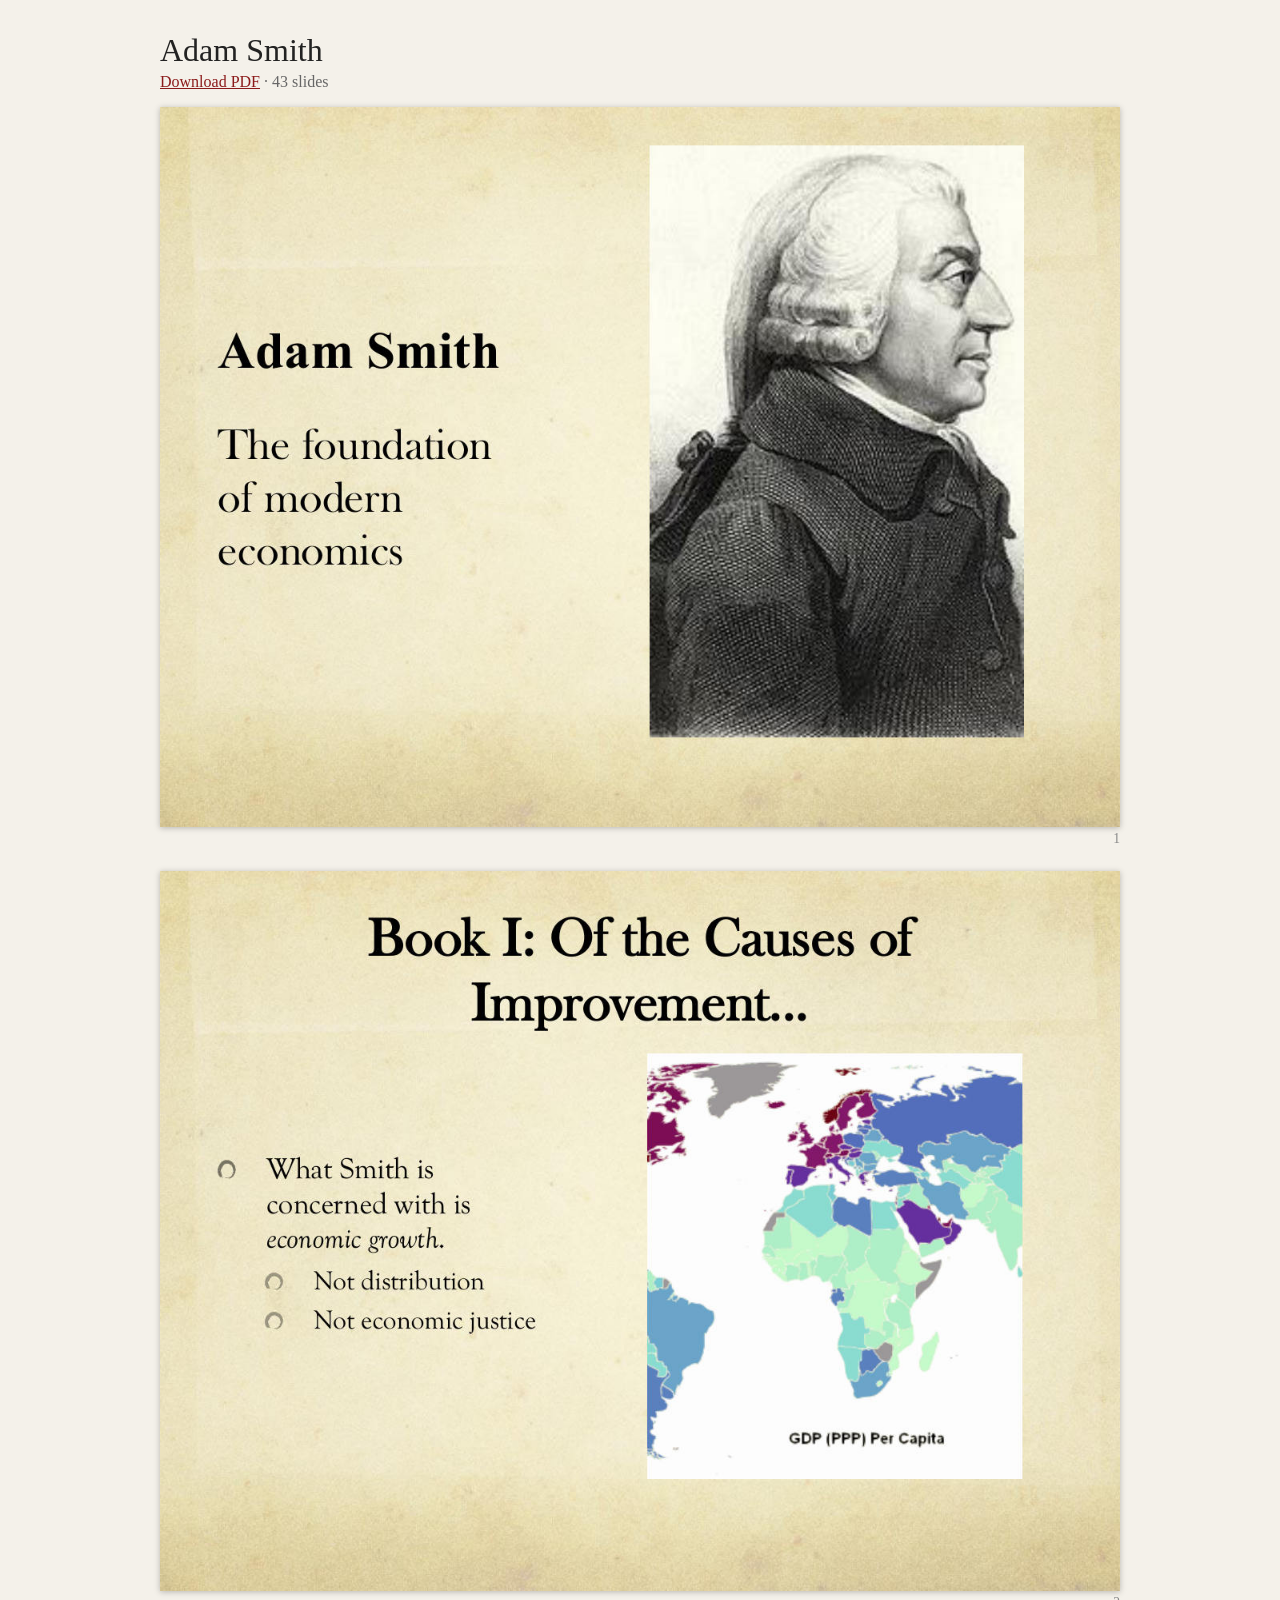
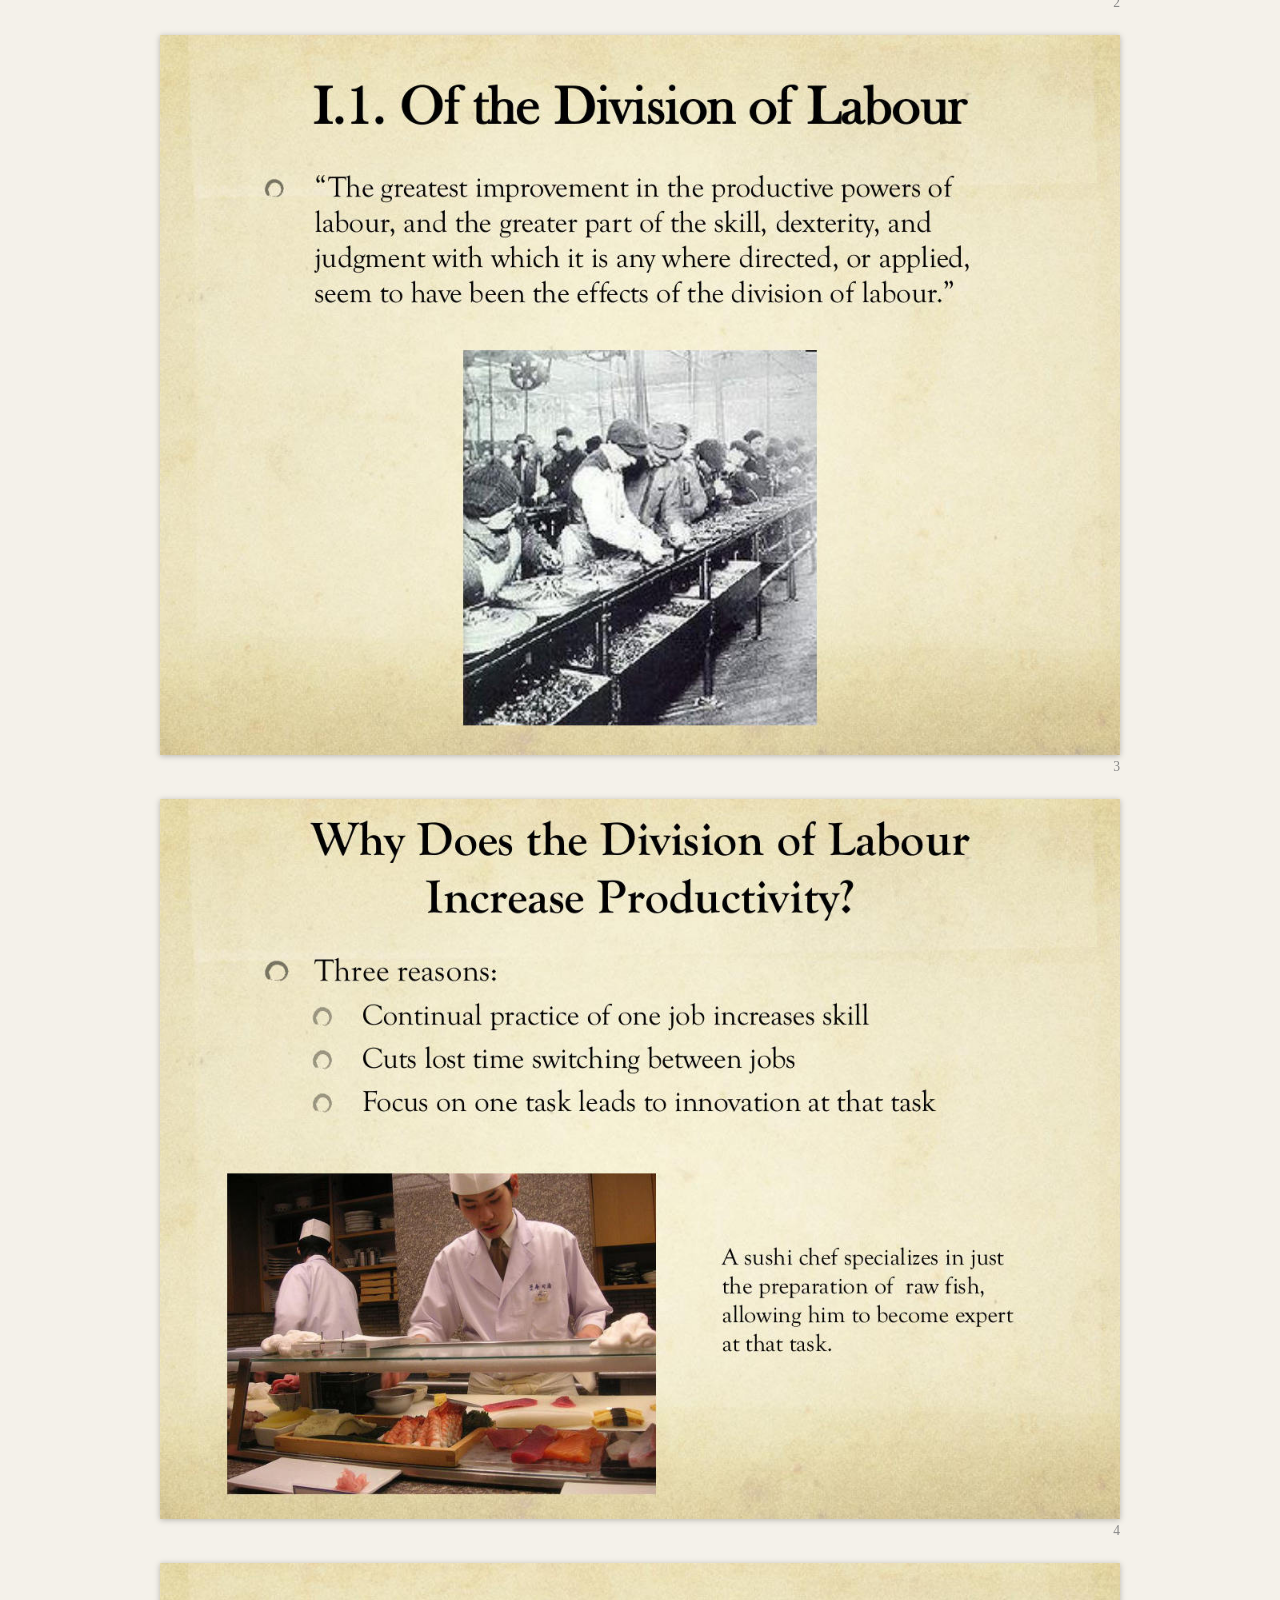
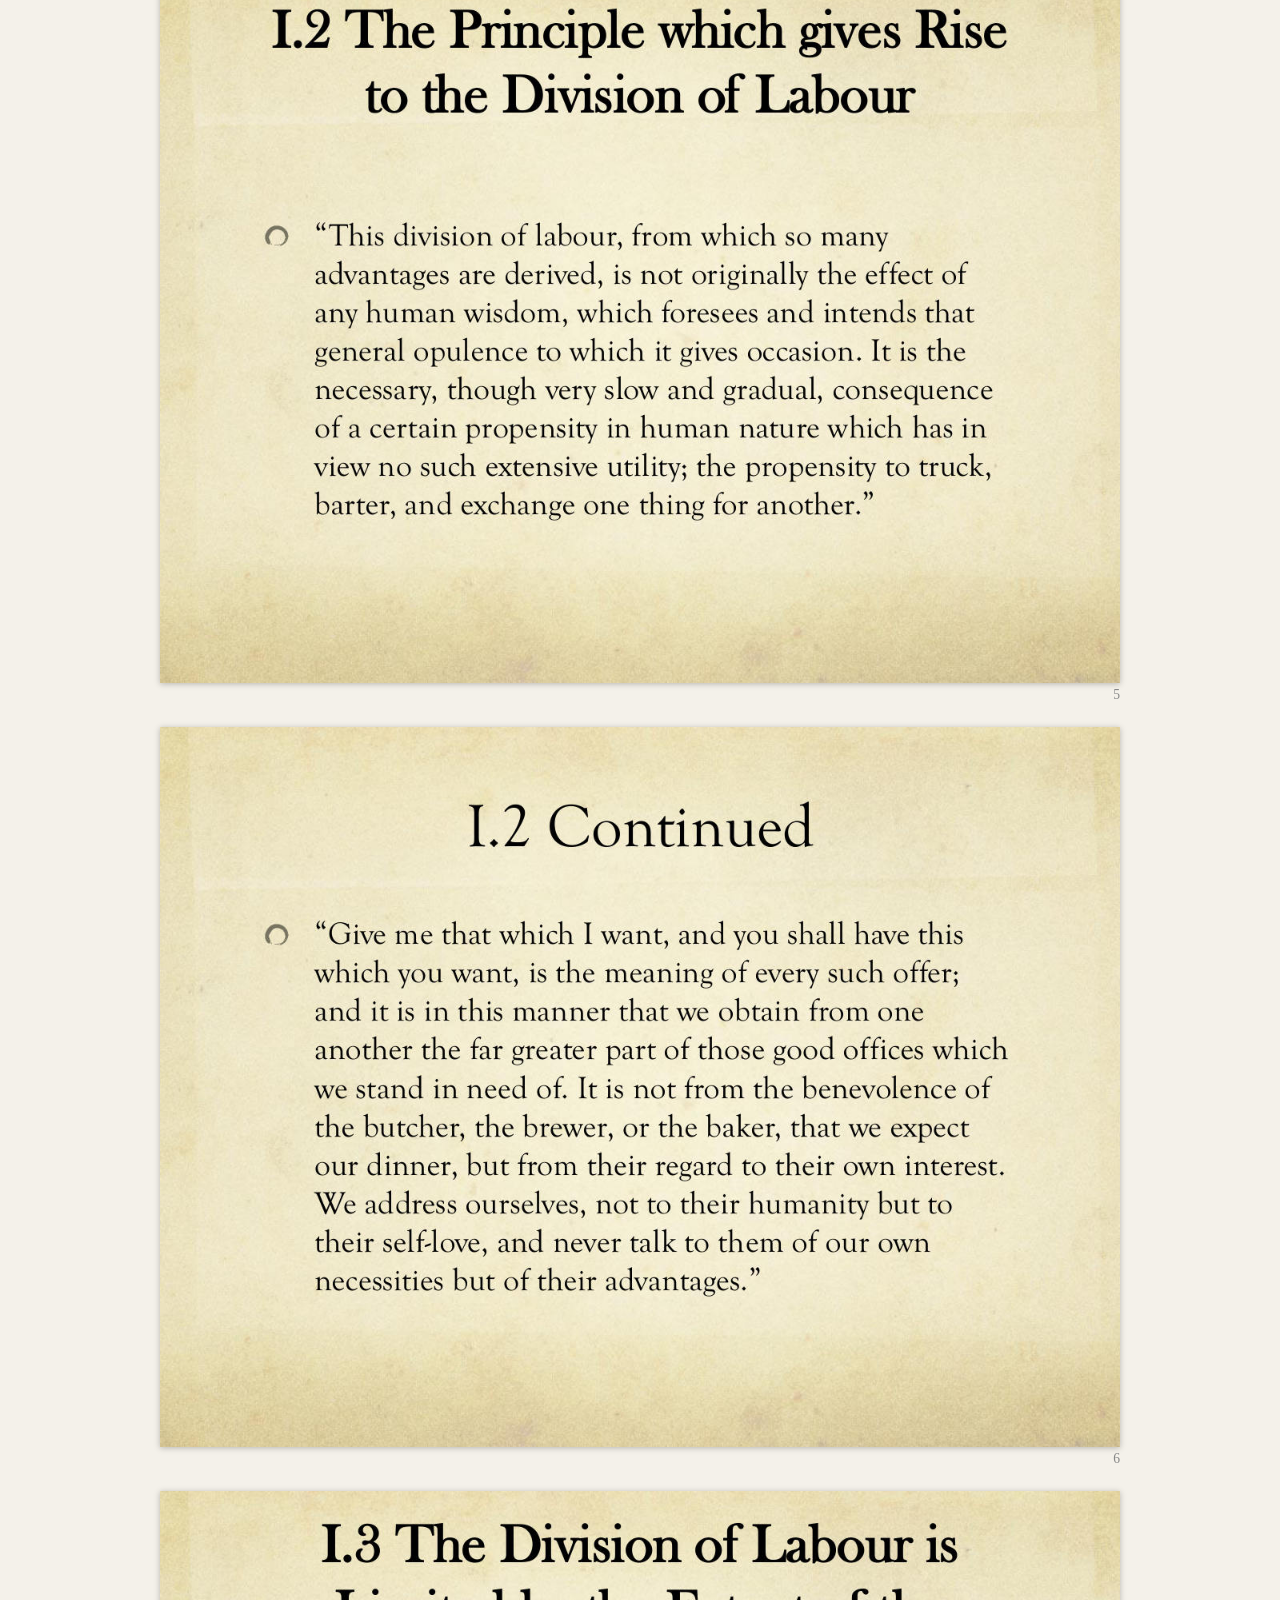
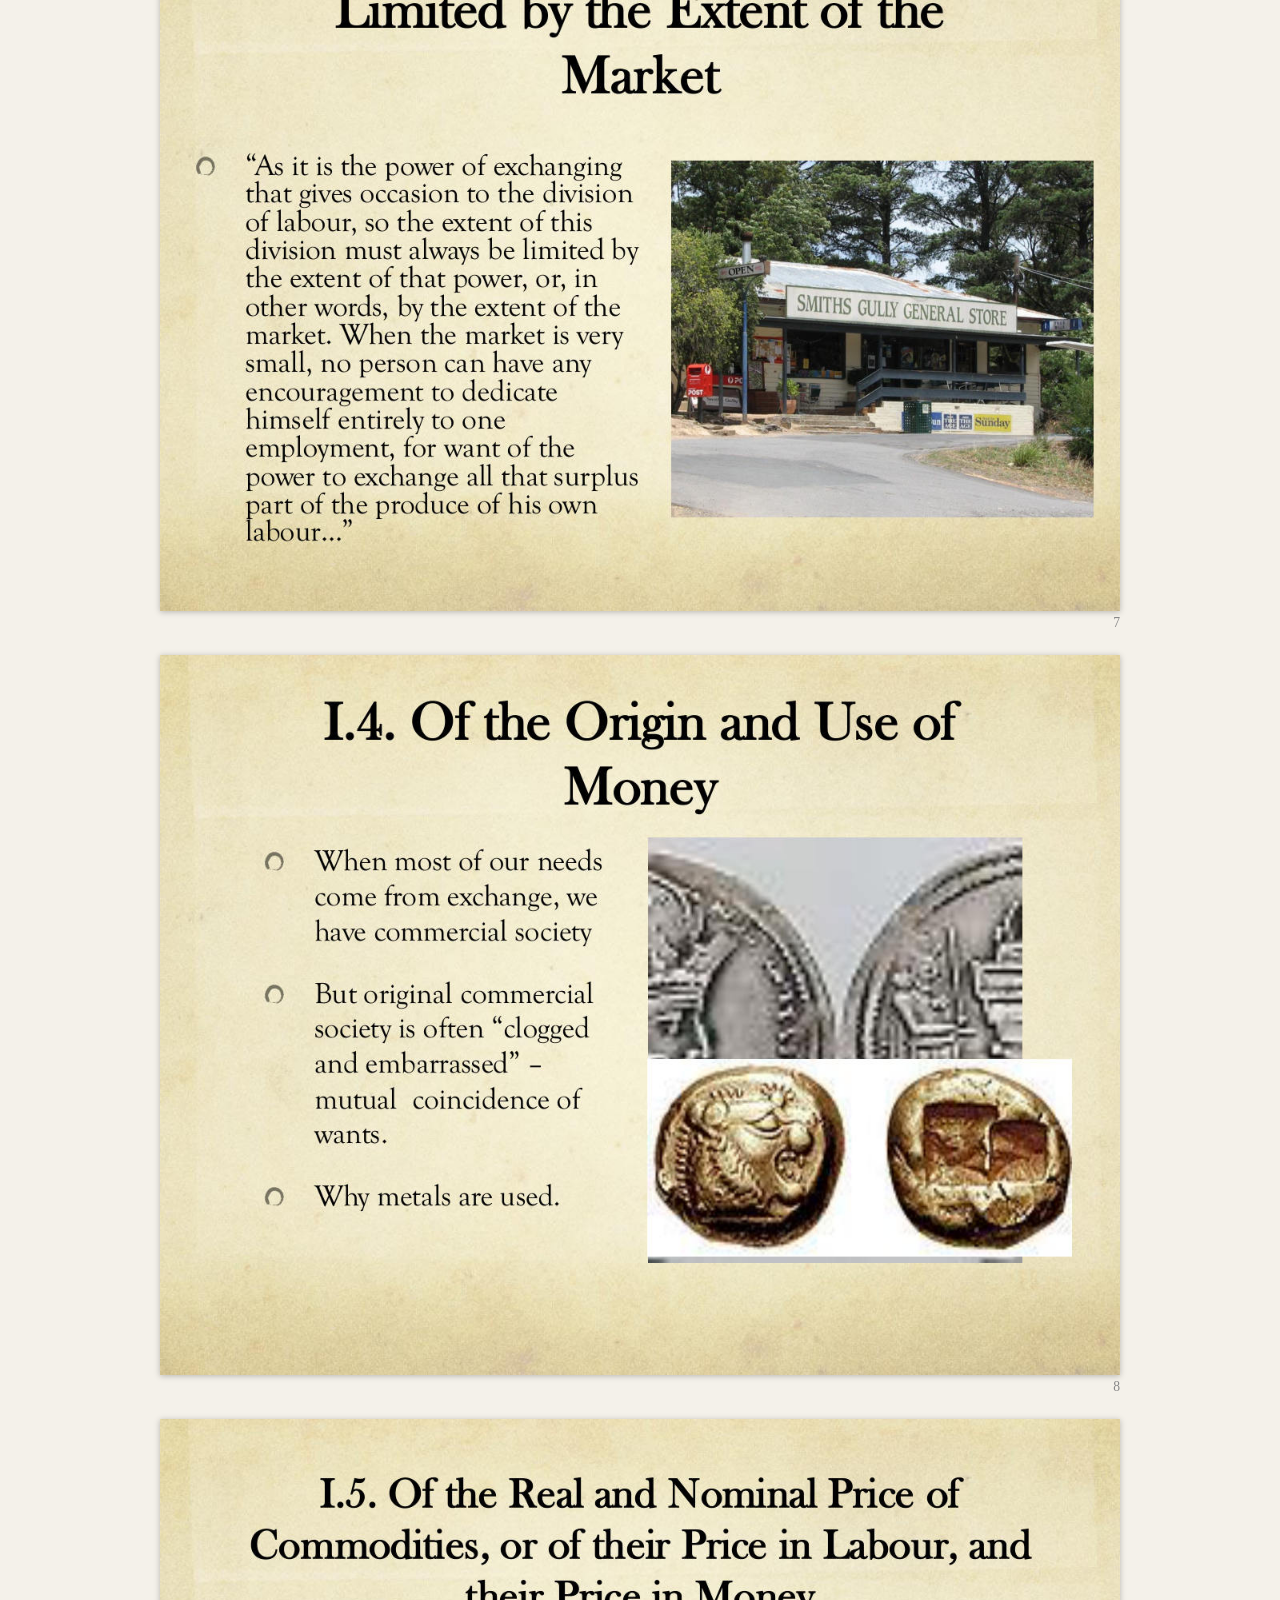
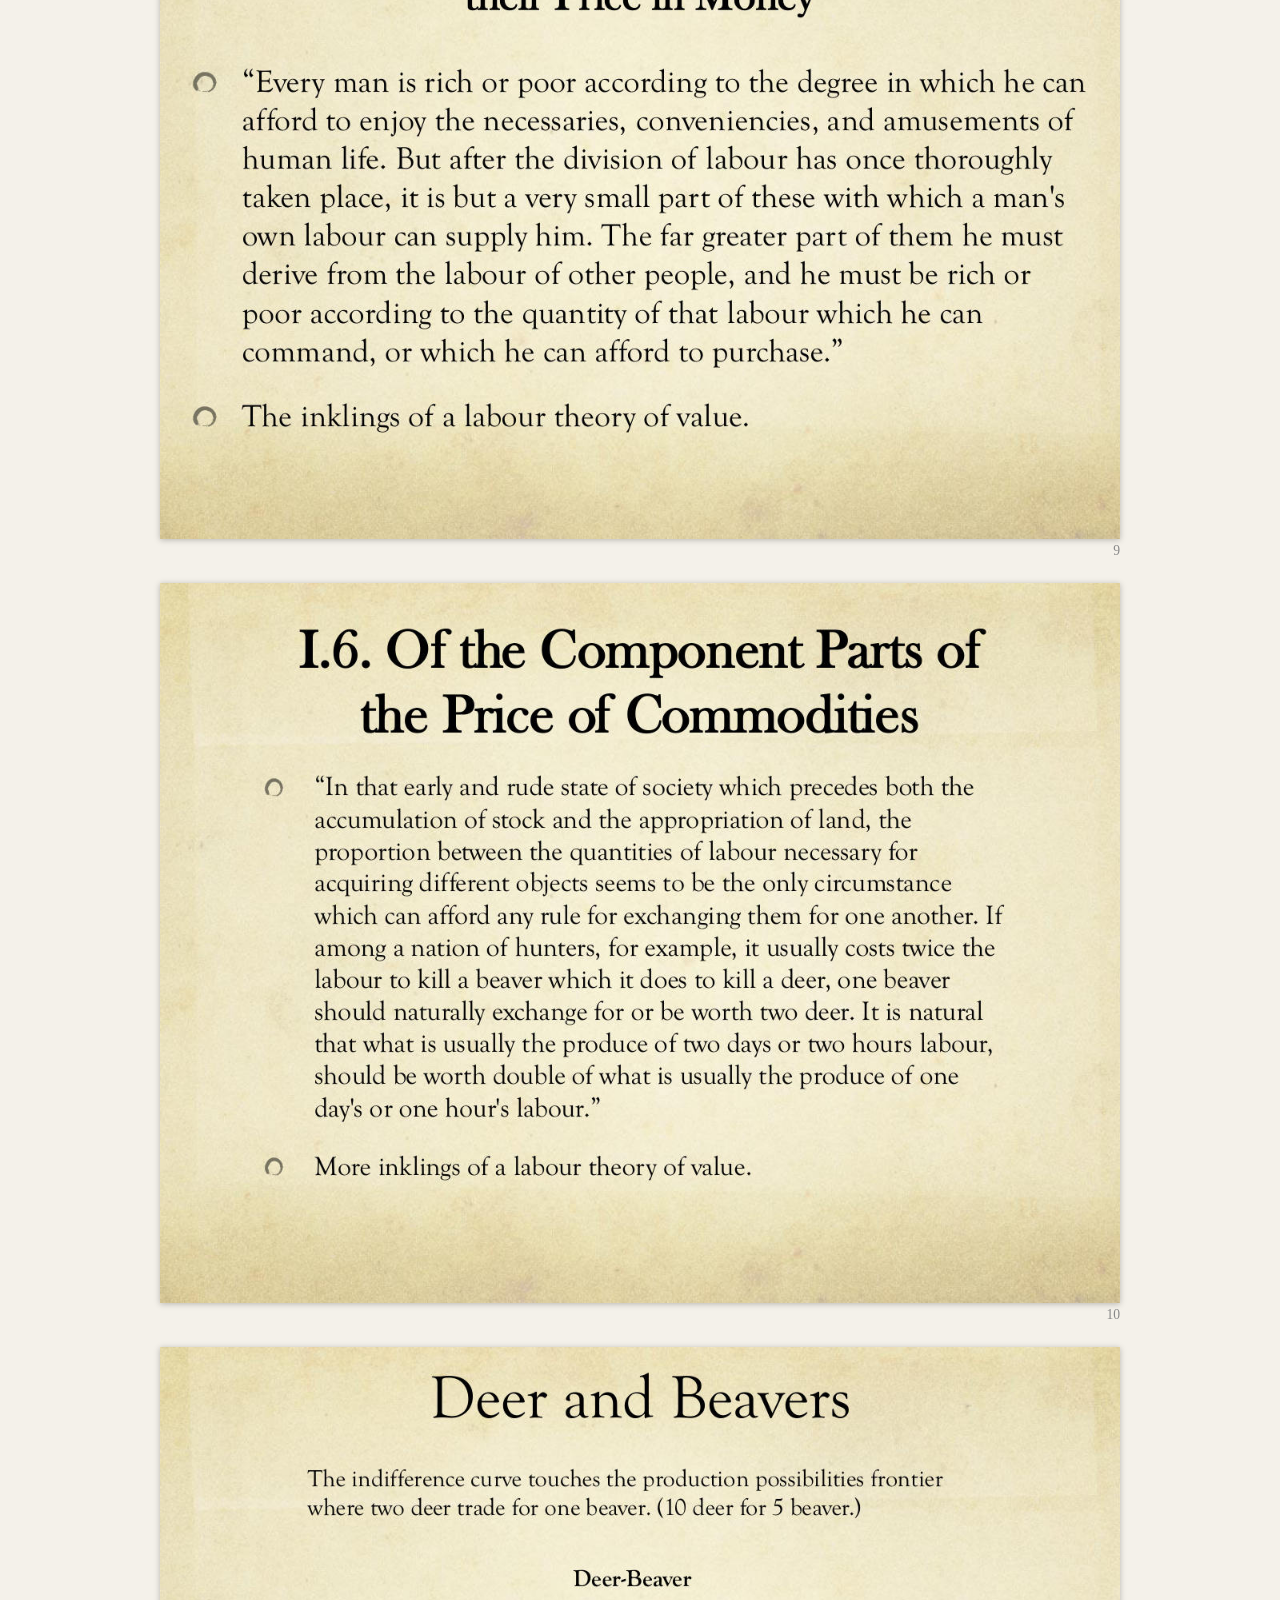
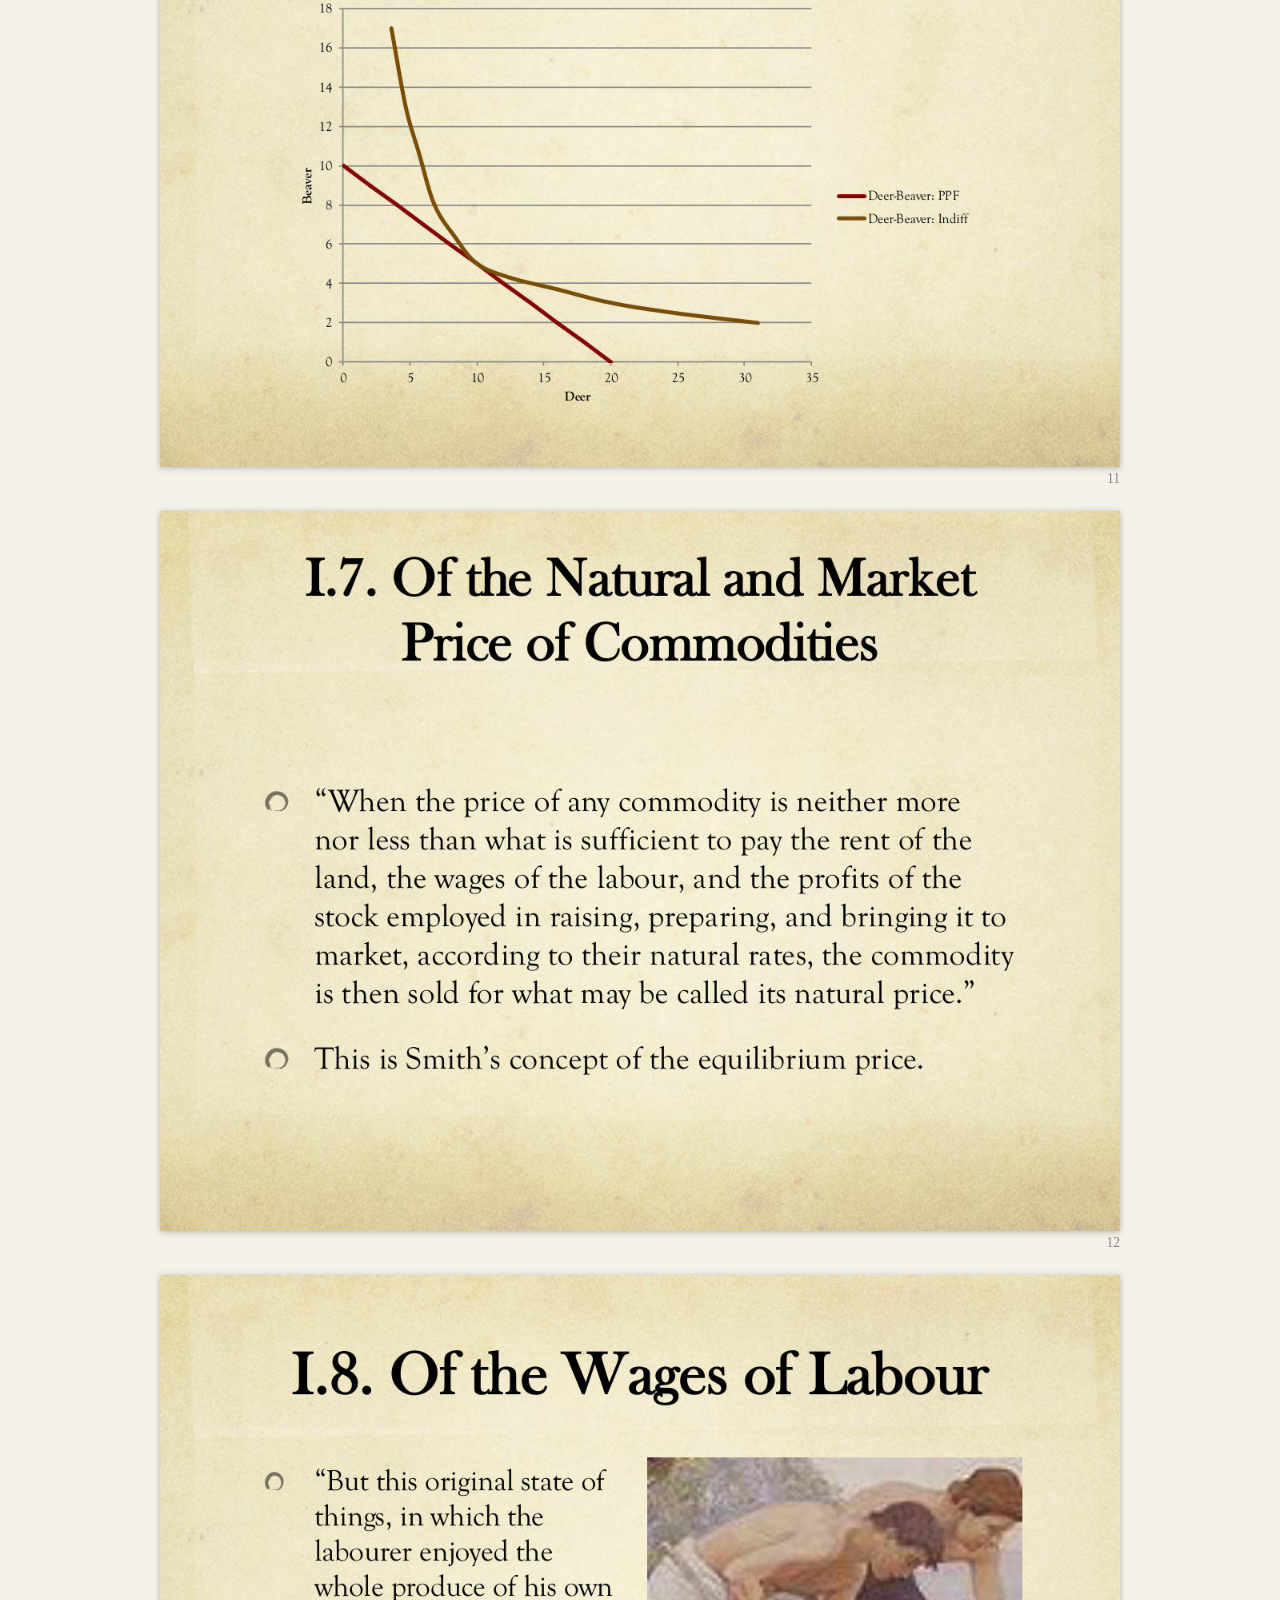
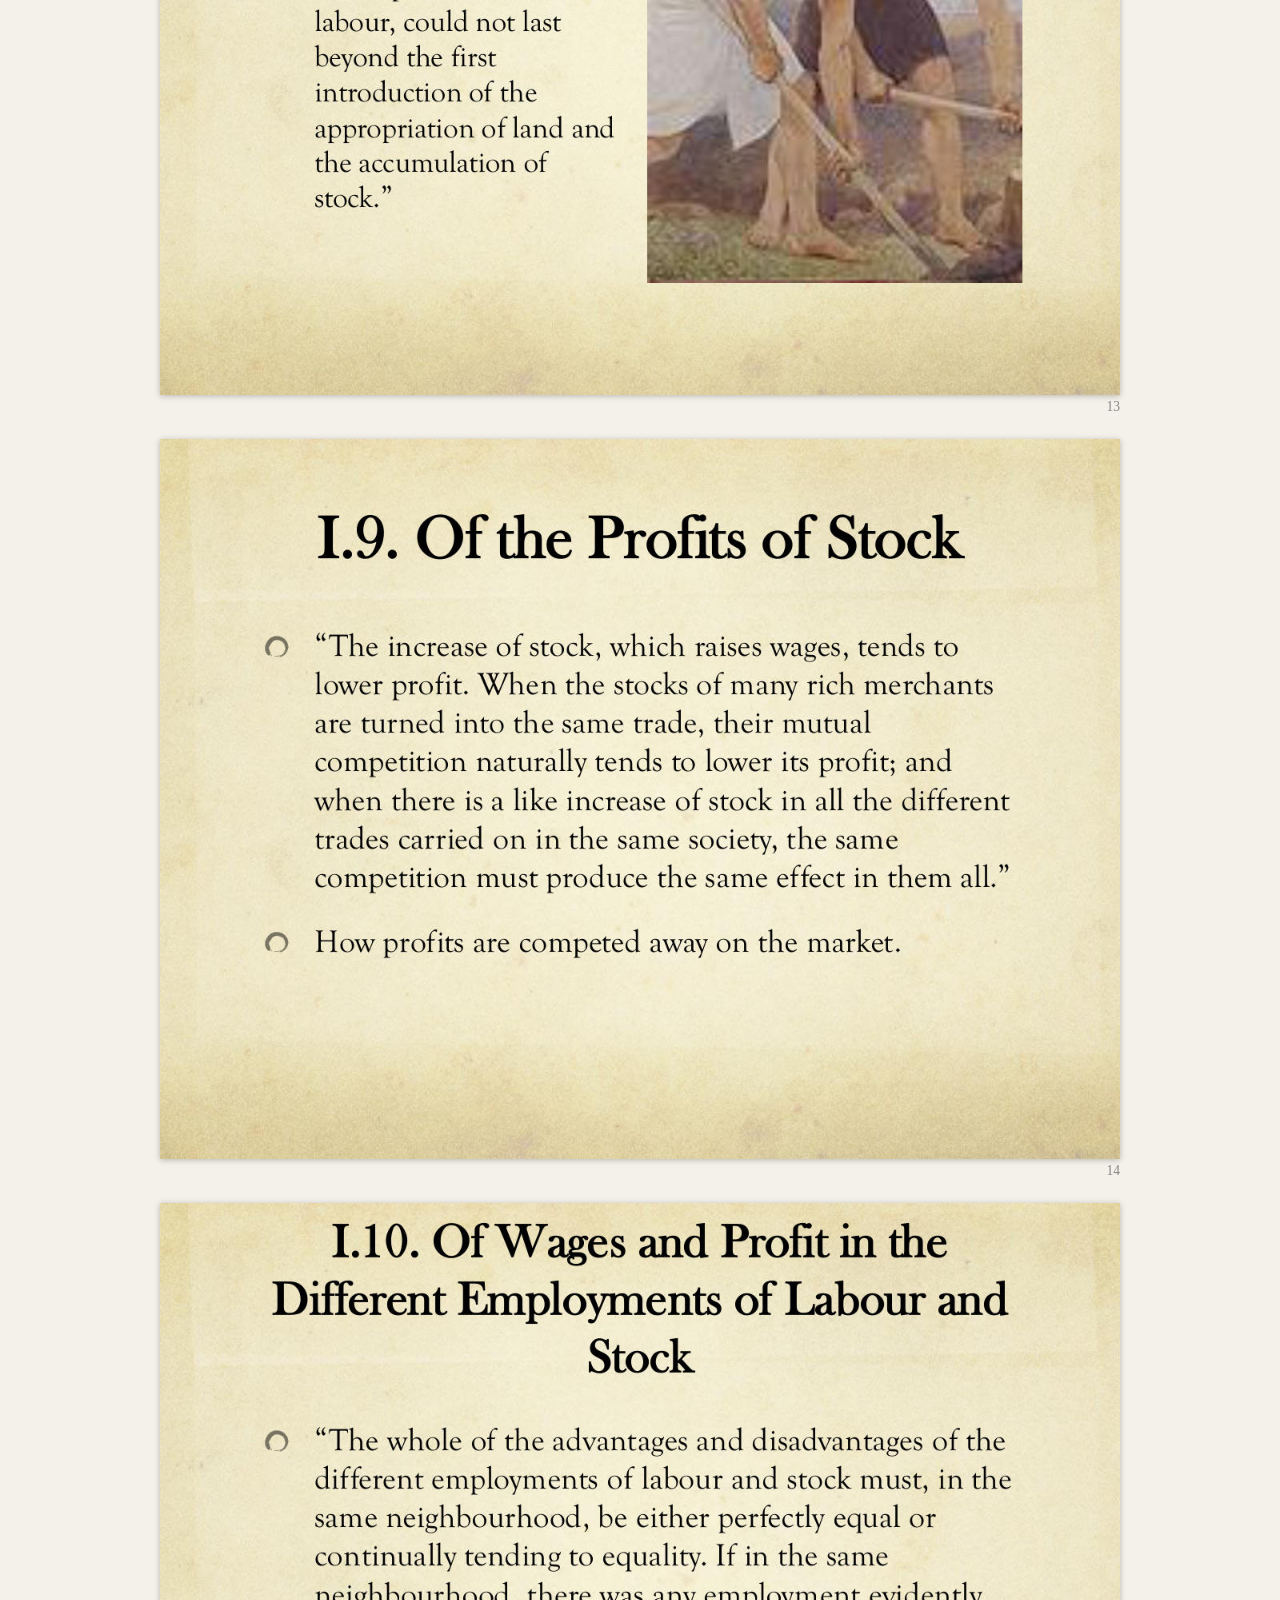
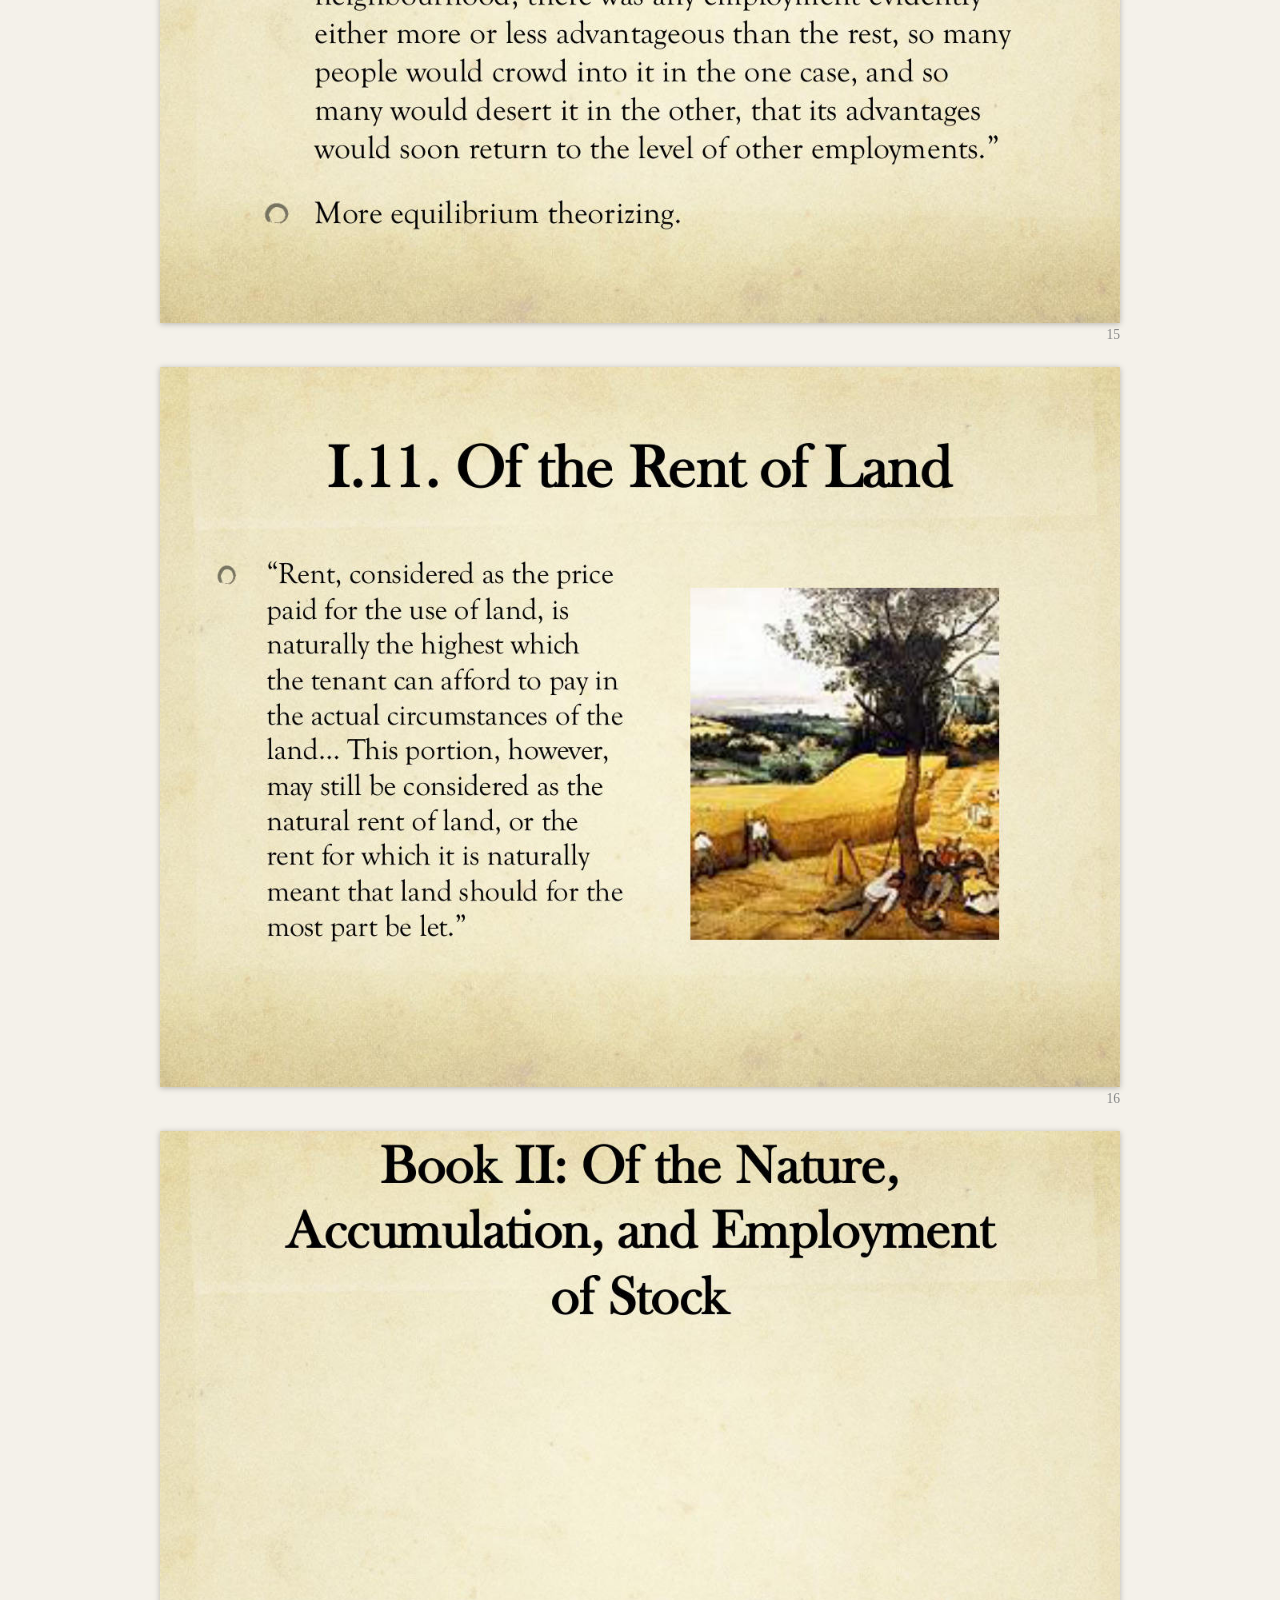
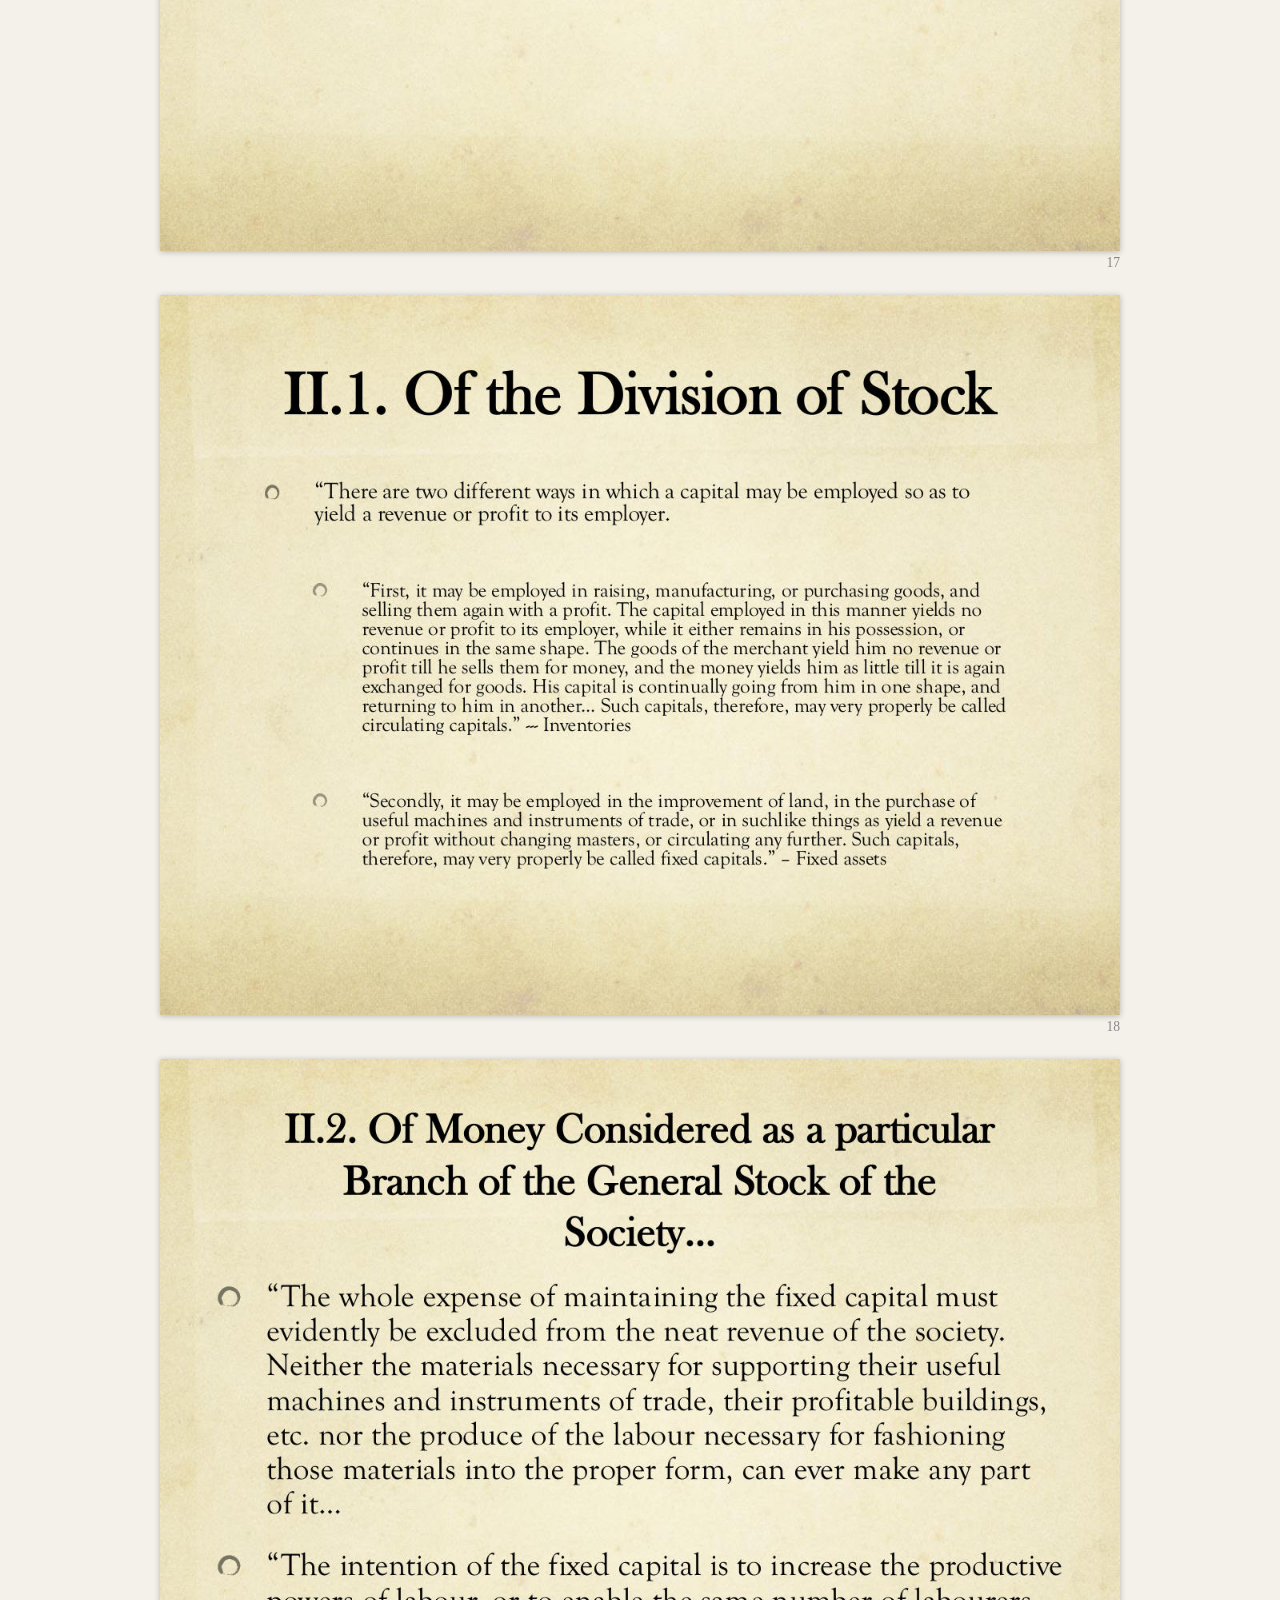
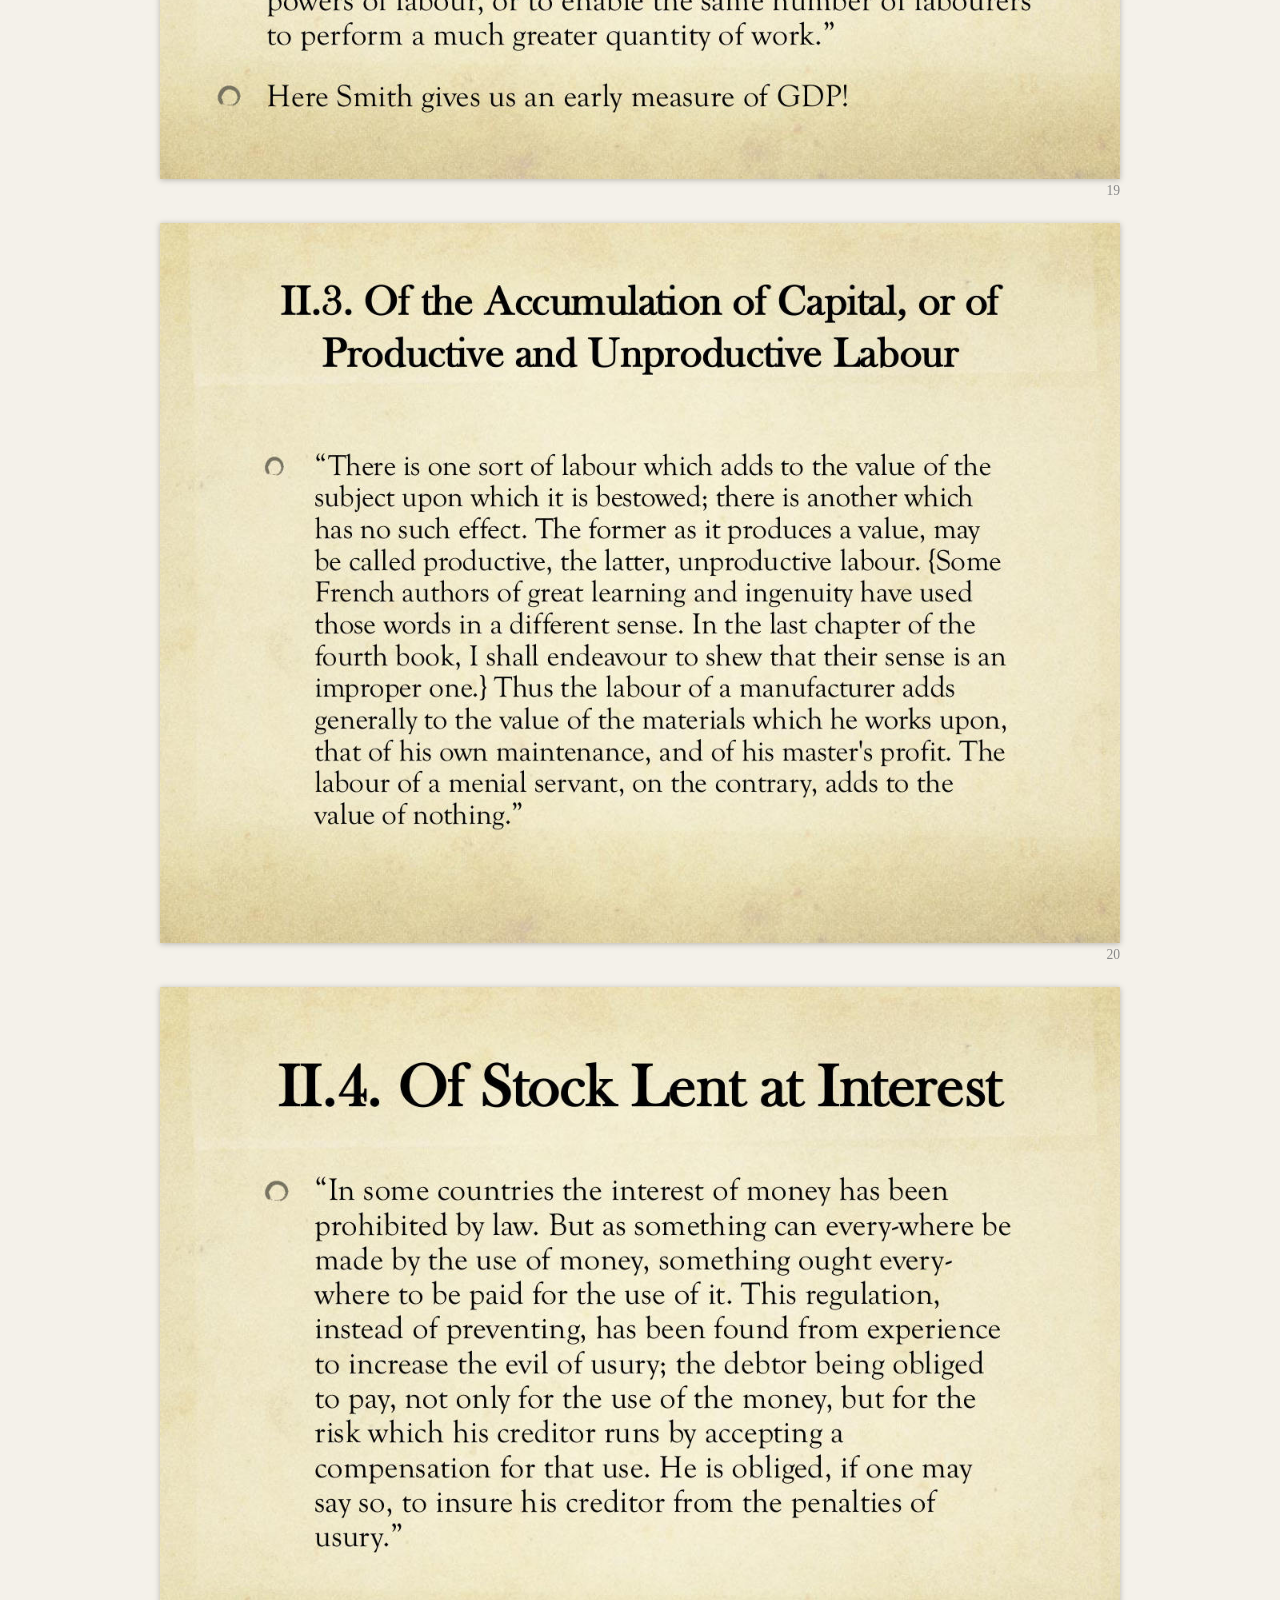
==== AdamSmith.html @ 15c13fd0 "Convert the slide PDFs into HTML pages Each NAME.pdf now has a NAME.html with every slide rendered a" ====
<!DOCTYPE html>
<html lang="en">
<head>
  <meta charset="utf-8">
  <meta name="viewport" content="width=device-width, initial-scale=1">
  <title>Adam Smith | The Great Transformation</title>
  <link rel="stylesheet" href="slides.css">
</head>
<body>
  <header>
    <h1>Adam Smith</h1>
    <p><a href="AdamSmith.pdf">Download PDF</a> &middot; 43 slides</p>
  </header>
  <main>
    <figure id="slide-1">
      <img src="AdamSmith/slide-01.jpg" width="1200" height="900" alt="Adam Smith. The foundation of modern economics">
      <figcaption><a href="#slide-1">1</a></figcaption>
    </figure>
    <figure id="slide-2">
      <img src="AdamSmith/slide-02.jpg" width="1200" height="900" alt="Book I: Of the Causes of Improvement... What Smith is concerned with is economic growth. Not distribution. Not economic justice" loading="lazy">
      <figcaption><a href="#slide-2">2</a></figcaption>
    </figure>
    <figure id="slide-3">
      <img src="AdamSmith/slide-03.jpg" width="1200" height="900" alt="I.1. Of the Division of Labour. “The greatest improvement in the productive powers of labour, and the greater part of the skill, dexterity, and judgment with which it is any where directed, or applied, seem to have been the effects of the division of labour.”" loading="lazy">
      <figcaption><a href="#slide-3">3</a></figcaption>
    </figure>
    <figure id="slide-4">
      <img src="AdamSmith/slide-04.jpg" width="1200" height="900" alt="Why Does the Division of Labour Increase Productivity? Three reasons: Continual practice of one job increases skill. Cuts lost time switching between jobs. Focus on one task leads to innovation at that task. A sushi chef specializes in just the preparation of raw fish, allowing him to become expert at that task." loading="lazy">
      <figcaption><a href="#slide-4">4</a></figcaption>
    </figure>
    <figure id="slide-5">
      <img src="AdamSmith/slide-05.jpg" width="1200" height="900" alt="I.2 The Principle which gives Rise to the Division of Labour. “This division of labour, from which so many advantages are derived, is not originally the effect of any human wisdom, which foresees and intends that general opulence to which it gives occasion. It is the necessary, though very slow and gradual, consequence of a certain propensity in human nature which has in view no such extensive utility; the propensity to truck, barter, and exchange one thing for another.”" loading="lazy">
      <figcaption><a href="#slide-5">5</a></figcaption>
    </figure>
    <figure id="slide-6">
      <img src="AdamSmith/slide-06.jpg" width="1200" height="900" alt="I.2 Continued. “Give me that which I want, and you shall have this which you want, is the meaning of every such offer; and it is in this manner that we obtain from one another the far greater part of those good offices which we stand in need of. It is not from the benevolence of the butcher, the brewer, or the baker, that we expect our dinner, but from their regard to their own interest. We address ourselves, not to their humanity but to their self-love, and never talk to them of our own necessities but of their advantages.”" loading="lazy">
      <figcaption><a href="#slide-6">6</a></figcaption>
    </figure>
    <figure id="slide-7">
      <img src="AdamSmith/slide-07.jpg" width="1200" height="900" alt="I.3 The Division of Labour is Limited by the Extent of the Market. “As it is the power of exchanging that gives occasion to the division of labour, so the extent of this division must always be limited by the extent of that power, or, in other words, by the extent of the market. When the market is very small, no person can have any encouragement to dedicate himself entirely to one employment, for want of the power to exchange all that surplus part of the produce of his own labour…”" loading="lazy">
      <figcaption><a href="#slide-7">7</a></figcaption>
    </figure>
    <figure id="slide-8">
      <img src="AdamSmith/slide-08.jpg" width="1200" height="900" alt="I.4. Of the Origin and Use of Money. When most of our needs come from exchange, we have commercial society. But original commercial society is often “clogged and embarrassed” – mutual coincidence of wants. Why metals are used." loading="lazy">
      <figcaption><a href="#slide-8">8</a></figcaption>
    </figure>
    <figure id="slide-9">
      <img src="AdamSmith/slide-09.jpg" width="1200" height="900" alt="I.5. Of the Real and Nominal Price of Commodities, or of their Price in Labour, and their Price in Money. “Every man is rich or poor according to the degree in which he can afford to enjoy the necessaries, conveniencies, and amusements of human life. But after the division of labour has once thoroughly taken place, it is but a very small part of these with which a man&#x27;s own labour can supply him. The far greater part of them he must derive from the labour of other people, and he must be rich or poor according to the quantity of that labour which he can command, or which he can afford to purchase.” The inklings of a labour theory of value." loading="lazy">
      <figcaption><a href="#slide-9">9</a></figcaption>
    </figure>
    <figure id="slide-10">
      <img src="AdamSmith/slide-10.jpg" width="1200" height="900" alt="I.6. Of the Component Parts of the Price of Commodities. “In that early and rude state of society which precedes both the accumulation of stock and the appropriation of land, the proportion between the quantities of labour necessary for acquiring different objects seems to be the only circumstance which can afford any rule for exchanging them for one another. If among a nation of hunters, for example, it usually costs twice the labour to kill a beaver which it does to kill a deer, one beaver should naturally exchange for or be worth two deer. It is natural that what is usually the produce of two days or two hours labour, should be worth double of what is usually the produce of one day&#x27;s or one hour&#x27;s labour.” More inklings of a labour theory of value." loading="lazy">
      <figcaption><a href="#slide-10">10</a></figcaption>
    </figure>
    <figure id="slide-11">
      <img src="AdamSmith/slide-11.jpg" width="1200" height="900" alt="Deer and Beavers. The indifference curve touches the production possibilities frontier where two deer trade for one beaver. (10 deer for 5 beaver.) Deer-Beaver. 18. 16. 14. 12. 10. Beaver Deer-Beaver: PPF. 8. Deer-Beaver: Indiff. 6. 4. 2. 0. 0 5 10 15 20 25 30 35. Deer" loading="lazy">
      <figcaption><a href="#slide-11">11</a></figcaption>
    </figure>
    <figure id="slide-12">
      <img src="AdamSmith/slide-12.jpg" width="1200" height="900" alt="I.7. Of the Natural and Market Price of Commodities. “When the price of any commodity is neither more nor less than what is sufficient to pay the rent of the land, the wages of the labour, and the profits of the stock employed in raising, preparing, and bringing it to market, according to their natural rates, the commodity is then sold for what may be called its natural price.” This is Smith’s concept of the equilibrium price." loading="lazy">
      <figcaption><a href="#slide-12">12</a></figcaption>
    </figure>
    <figure id="slide-13">
      <img src="AdamSmith/slide-13.jpg" width="1200" height="900" alt="I.8. Of the Wages of Labour. “But this original state of things, in which the labourer enjoyed the whole produce of his own labour, could not last beyond the first introduction of the appropriation of land and the accumulation of stock.”" loading="lazy">
      <figcaption><a href="#slide-13">13</a></figcaption>
    </figure>
    <figure id="slide-14">
      <img src="AdamSmith/slide-14.jpg" width="1200" height="900" alt="I.9. Of the Profits of Stock. “The increase of stock, which raises wages, tends to lower profit. When the stocks of many rich merchants are turned into the same trade, their mutual competition naturally tends to lower its profit; and when there is a like increase of stock in all the different trades carried on in the same society, the same competition must produce the same effect in them all.” How profits are competed away on the market." loading="lazy">
      <figcaption><a href="#slide-14">14</a></figcaption>
    </figure>
    <figure id="slide-15">
      <img src="AdamSmith/slide-15.jpg" width="1200" height="900" alt="I.10. Of Wages and Profit in the Different Employments of Labour and Stock. “The whole of the advantages and disadvantages of the different employments of labour and stock must, in the same neighbourhood, be either perfectly equal or continually tending to equality. If in the same neighbourhood, there was any employment evidently either more or less advantageous than the rest, so many people would crowd into it in the one case, and so many would desert it in the other, that its advantages would soon return to the level of other employments.” More equilibrium theorizing." loading="lazy">
      <figcaption><a href="#slide-15">15</a></figcaption>
    </figure>
    <figure id="slide-16">
      <img src="AdamSmith/slide-16.jpg" width="1200" height="900" alt="I.11. Of the Rent of Land. “Rent, considered as the price paid for the use of land, is naturally the highest which the tenant can afford to pay in the actual circumstances of the land… This portion, however, may still be considered as the natural rent of land, or the rent for which it is naturally meant that land should for the most part be let.”" loading="lazy">
      <figcaption><a href="#slide-16">16</a></figcaption>
    </figure>
    <figure id="slide-17">
      <img src="AdamSmith/slide-17.jpg" width="1200" height="900" alt="Book II: Of the Nature, Accumulation, and Employment of Stock" loading="lazy">
      <figcaption><a href="#slide-17">17</a></figcaption>
    </figure>
    <figure id="slide-18">
      <img src="AdamSmith/slide-18.jpg" width="1200" height="900" alt="II.1. Of the Division of Stock. “There are two different ways in which a capital may be employed so as to yield a revenue or profit to its employer. “First, it may be employed in raising, manufacturing, or purchasing goods, and selling them again with a profit. The capital employed in this manner yields no revenue or profit to its employer, while it either remains in his possession, or continues in the same shape. The goods of the merchant yield him no revenue or profit till he sells them for money, and the money yields him as little till it is again exchanged for goods. His capital is continually going from him in one shape, and returning to him in another... Such capitals, therefore, may very properly be called circulating capitals.” --- Inventories. “Secondly, it may be employed in the improvement of land, in the purchase of useful machines and instruments of trade, or in suchlike things as yield a revenue or profit without changing masters, or circulating any further. Such capitals, therefore, may very properly be called fixed capitals.” – Fixed assets" loading="lazy">
      <figcaption><a href="#slide-18">18</a></figcaption>
    </figure>
    <figure id="slide-19">
      <img src="AdamSmith/slide-19.jpg" width="1200" height="900" alt="II.2. Of Money Considered as a particular Branch of the General Stock of the Society... “The whole expense of maintaining the fixed capital must evidently be excluded from the neat revenue of the society. Neither the materials necessary for supporting their useful machines and instruments of trade, their profitable buildings, etc. nor the produce of the labour necessary for fashioning those materials into the proper form, can ever make any part of it… “The intention of the fixed capital is to increase the productive powers of labour, or to enable the same number of labourers to perform a much greater quantity of work.” Here Smith gives us an early measure of GDP!" loading="lazy">
      <figcaption><a href="#slide-19">19</a></figcaption>
    </figure>
    <figure id="slide-20">
      <img src="AdamSmith/slide-20.jpg" width="1200" height="900" alt="II.3. Of the Accumulation of Capital, or of Productive and Unproductive Labour. “There is one sort of labour which adds to the value of the subject upon which it is bestowed; there is another which has no such effect. The former as it produces a value, may be called productive, the latter, unproductive labour. {Some. French authors of great learning and ingenuity have used those words in a different sense. In the last chapter of the fourth book, I shall endeavour to shew that their sense is an improper one.} Thus the labour of a manufacturer adds generally to the value of the materials which he works upon, that of his own maintenance, and of his master&#x27;s profit. The labour of a menial servant, on the contrary, adds to the value of nothing.”" loading="lazy">
      <figcaption><a href="#slide-20">20</a></figcaption>
    </figure>
    <figure id="slide-21">
      <img src="AdamSmith/slide-21.jpg" width="1200" height="900" alt="II.4. Of Stock Lent at Interest. “In some countries the interest of money has been prohibited by law. But as something can every-where be made by the use of money, something ought every-where to be paid for the use of it. This regulation, instead of preventing, has been found from experience to increase the evil of usury; the debtor being obliged to pay, not only for the use of the money, but for the risk which his creditor runs by accepting a compensation for that use. He is obliged, if one may say so, to insure his creditor from the penalties of usury.”" loading="lazy">
      <figcaption><a href="#slide-21">21</a></figcaption>
    </figure>
    <figure id="slide-22">
      <img src="AdamSmith/slide-22.jpg" width="1200" height="900" alt="II.5. Of the Different Employment of Capitals. “A capital may be employed in four different ways: either, first, in procuring the rude produce annually required for the use and consumption of the society; or, secondly, in manufacturing and preparing that rude produce for immediate use and consumption; or, thirdly, in transporting either the rude or manufactured produce from the places where they abound to those where they are wanted; or, lastly, in dividing particular portions of either into such small parcels as suit the occasional demands of those who want them. In the first way are employed the capitals of all those who undertake the improvement or cultivation of lands, mines, or fisheries; in the second, those of all master manufacturers; in the third, those of all wholesale merchants; and in the fourth, those of all retailers.”" loading="lazy">
      <figcaption><a href="#slide-22">22</a></figcaption>
    </figure>
    <figure id="slide-23">
      <img src="AdamSmith/slide-23.jpg" width="1200" height="900" alt="Of the Different Employment of Capitals (II) “Each of these four methods of employing a capital is essentially necessary either to the existence or extension of the other three, or to the general conveniency of the society. “Unless a capital was employed in furnishing rude produce to a certain degree of abundance, neither manufactures nor trade of any kind could exist. “Unless a capital was employed in manufacturing that part of the rude produce which requires a good deal of preparation before it can be fit for use and consumption, it either would never be produced, because there could be no demand for it; or if it was produced spontaneously, it would be of no value in exchange, and could add nothing to the wealth of the society. “Unless a capital was employed in transporting either the rude or manufactured produce from the places where it abounds to those where it is wanted, no more of either could be produced than was necessary for the consumption of the neighbourhood. The capital of the merchant exchanges the surplus produce of one place for that of another, and thus encourages the industry and increases the enjoyments of both. “Unless a capital was employed in breaking and dividing certain portions either of the rude or manufactured produce into such small parcels as suit the occasional demands of those who want them, every man would be obliged to purchase a greater quantity of the goods he wanted than his immediate occasions required. If there was no such trade as a butcher, for example, every man would be obliged to purchase a whole ox or a whole sheep at a time.”" loading="lazy">
      <figcaption><a href="#slide-23">23</a></figcaption>
    </figure>
    <figure id="slide-24">
      <img src="AdamSmith/slide-24.jpg" width="1200" height="900" alt="Book III: Of the different Progress of Opulence in different Nations. Smith believes that the natural order of economic development is: Agriculture is advanced so long as there is uncultivated land in the area. Then local manufacturing is developed. Lastly, foreign trade is developed." loading="lazy">
      <figcaption><a href="#slide-24">24</a></figcaption>
    </figure>
    <figure id="slide-25">
      <img src="AdamSmith/slide-25.jpg" width="1200" height="900" alt="III.1. Of the Natural Progress of Opulence. “We must not, however, upon this account, imagine that the gain of the town is the loss of the country. The gains of both are mutual and reciprocal, and the division of labour is in this, as in all other cases, advantageous to all the different persons employed in the various occupations into which it is subdivided. The inhabitants of the country purchase of the town a greater quantity of manufactured goods, with the produce of a much smaller quantity of their own labour, than they must have employed had they attempted to prepare them themselves.”" loading="lazy">
      <figcaption><a href="#slide-25">25</a></figcaption>
    </figure>
    <figure id="slide-26">
      <img src="AdamSmith/slide-26.jpg" width="1200" height="900" alt="III.2. Of the Discouragement of Agriculture after the Fall of the Roman Empire" loading="lazy">
      <figcaption><a href="#slide-26">26</a></figcaption>
    </figure>
    <figure id="slide-27">
      <img src="AdamSmith/slide-27.jpg" width="1200" height="900" alt="III.3. Of the Rise and Progress of Cities and Towns, after the Fall of the Roman Empire. “The inhabitants of cities and towns were, after the fall of the. Roman empire, not more favoured than those of the country. They consisted, indeed, of a very different order of people from the first inhabitants of the ancient republics of Greece and Italy. These last were composed chiefly of the proprietors of lands, among whom the public territory was originally divided, and who found it convenient to build their houses in the neighbourhood of one another, and to surround them with a wall, for the sake of common defence. After the fall of the Roman empire, on the contrary, the proprietors of land seem generally to have lived in fortified castles on their own estates, and in the midst of their own tenants and dependants. The towns were chiefly inhabited by tradesmen and mechanics, who seem, in those days, to have been of servile, or very nearly of servile condition.”" loading="lazy">
      <figcaption><a href="#slide-27">27</a></figcaption>
    </figure>
    <figure id="slide-28">
      <img src="AdamSmith/slide-28.jpg" width="1200" height="900" alt="III.4. How the Commerce of the Towns Contributed to the Country. “The increase and riches of commercial and manufacturing towns contributed to the improvement and cultivation of the countries to which they belonged in three different ways. “First, by affording a great and ready market for the rude produce of the country, they gave encouragement to its cultivation and further improvement. “Secondly, the wealth acquired by the inhabitants of cities was frequently employed in purchasing such lands as were to be sold, of which a great part would frequently be uncultivated. “Thirdly, and lastly, commerce and manufactures gradually introduced order and good government, and with them, the liberty and security of individuals, among the inhabitants of the country…”" loading="lazy">
      <figcaption><a href="#slide-28">28</a></figcaption>
    </figure>
    <figure id="slide-29">
      <img src="AdamSmith/slide-29.jpg" width="1200" height="900" alt="Book IV: Of Systems of Political Economy" loading="lazy">
      <figcaption><a href="#slide-29">29</a></figcaption>
    </figure>
    <figure id="slide-30">
      <img src="AdamSmith/slide-30.jpg" width="1200" height="900" alt="IV.1. Of the Principle of the Commercial or Mercantile System. “A rich country, in the same manner as a rich man, is supposed to be a country abounding in money; and to heap up gold and saver in any country is supposed to be the readiest way to enrich it.”" loading="lazy">
      <figcaption><a href="#slide-30">30</a></figcaption>
    </figure>
    <figure id="slide-31">
      <img src="AdamSmith/slide-31.jpg" width="1200" height="900" alt="IV.2 Of Restraints upon the Importation from Foreign Countries of such Goods as can be Produced at Home. “By preferring the support of domestic to that of foreign industry, he intends only his own security; and by directing that industry in such a manner as its produce may be of the greatest value, he intends only his own gain, and he is in this, as in many other cases, led by an invisible hand to promote an end which was no part of his intention. Nor is it always the worse for the society that it was no part of it. By pursuing his own interest he frequently promotes that of the society more effectually than when he really intends to promote it.”" loading="lazy">
      <figcaption><a href="#slide-31">31</a></figcaption>
    </figure>
    <figure id="slide-32">
      <img src="AdamSmith/slide-32.jpg" width="1200" height="900" alt="IV.2. Continued. “That this monopoly of the home-market frequently gives great encouragement to that particular species of industry which enjoys it, and frequently turns towards that employment a greater share of both the labour and stock of the society than would otherwise have gone to it, cannot be doubted. But whether it tends either to increase the general industry of the society, or to give it the most advantageous direction, is not, perhaps, altogether so evident.”" loading="lazy">
      <figcaption><a href="#slide-32">32</a></figcaption>
    </figure>
    <figure id="slide-33">
      <img src="AdamSmith/slide-33.jpg" width="1200" height="900" alt="IV.3. Of the extraordinary Restraints upon the. Importation of Goods of almost all Kinds, from those Countries with which the Balance is supposed to be Disadvantageous. “First, Though it were certain that in the case of a free trade between France and England, for example, the balance would be in favour of France, it would by no means follow that such a trade would be disadvantageous to England, or that the general balance of its whole trade would thereby be turned more against it. If the wines of France are better and cheaper than those of Portugal, or its linens than those of Germany, it would be more advantageous for Great Britain to purchase both the wine and the foreign linen which it had occasion for of France, than of Portugal and. Germany. Though the value of the annual importations from. France would thereby be greatly augmented, the value of the whole annual importations would be diminished, in proportion as the French goods of the same quality were cheaper than those of the other two countries. This would be the case, even upon the supposition that the whole French goods imported were to be consumed in Great Britain.”" loading="lazy">
      <figcaption><a href="#slide-33">33</a></figcaption>
    </figure>
    <figure id="slide-34">
      <img src="AdamSmith/slide-34.jpg" width="1200" height="900" alt="IV.4. Of Drawbacks. Of encouragements to foreign trade, “drawbacks are the most reasonable.” They allow a merchant to recover what was paid in. “inland duty” upon exporting a good. In other words, they are tax re-imbursements. Smith believes that as such they do not distort investment they way subsidies typically will." loading="lazy">
      <figcaption><a href="#slide-34">34</a></figcaption>
    </figure>
    <figure id="slide-35">
      <img src="AdamSmith/slide-35.jpg" width="1200" height="900" alt="IV.5. Of Bounties. “Bounties [subsidies], it is allowed, ought to be given to those branches of trade only which cannot be carried on without them. But every branch of trade in which the merchant can sell his goods for a price which replaces to him, with the ordinary profits of stock, the whole capital employed in preparing and sending them to market, can be carried on without a bounty. Every such branch is evidently upon a level with all the other branches of trade which are carried on without bounties, and cannot, therefore, require one more than they. Those trades only require bounties, in which the merchant is obliged to sell his goods for a price which does not replace to him his capital, together with the ordinary profit, or in which he is obliged to sell them for less than it really cost him to send them to market. The bounty is given in order to make up this loss, and to encourage him to continue, or, perhaps, to begin a trade, of which the expense is supposed to be greater than the returns, of which every operation eats up a part of the capital employed in it, and which is of such a nature, that if all other trades resembled it, there would soon be no capital left in the country.”" loading="lazy">
      <figcaption><a href="#slide-35">35</a></figcaption>
    </figure>
    <figure id="slide-36">
      <img src="AdamSmith/slide-36.jpg" width="1200" height="900" alt="IV.6. Of Treaties of Commerce. “When a nation binds itself by treaty, either to permit the entry of certain goods from one foreign country which it prohibits from all others, or to exempt the goods of one country from duties to which it subjects those of all others, the country, or at least the merchants and manufacturers of the country, whose commerce is so favoured, must necessarily derive great advantage from the treaty… Such treaties, however, though they may be advantageous to the merchants and manufacturers of the favoured, are necessarily disadvantageous to those of the favouring country. A monopoly is thus granted against them to a foreign nation; and they must frequently buy the foreign goods they have occasion for, dearer than if the free competition of other nations was admitted.”" loading="lazy">
      <figcaption><a href="#slide-36">36</a></figcaption>
    </figure>
    <figure id="slide-37">
      <img src="AdamSmith/slide-37.jpg" width="1200" height="900" alt="IV.7. Of Colonies. “Folly and injustice seem to have been the principles which presided over and directed the first project of establishing those colonies; the folly of hunting after gold and silver mines, and the injustice of coveting the possession of a country whose harmless natives, far from having ever injured the people of. Europe, had received the first adventurers with every mark of kindness and hospitality.”" loading="lazy">
      <figcaption><a href="#slide-37">37</a></figcaption>
    </figure>
    <figure id="slide-38">
      <img src="AdamSmith/slide-38.jpg" width="1200" height="900" alt="IV.8. Conclusion of the Mercantile System. “It cannot be very difficult to determine who have been the contrivers of this whole mercantile system; not the consumers, we may believe, whose interest has been entirely neglected; but the producers, whose interest has been so carefully attended to; and among this latter class our merchants and manufacturers have been by far the principal architects.”" loading="lazy">
      <figcaption><a href="#slide-38">38</a></figcaption>
    </figure>
    <figure id="slide-39">
      <img src="AdamSmith/slide-39.jpg" width="1200" height="900" alt="IV.9. Of the Agricultural Systems, or of those. Systems of Political Œconomy, which Represent the Produce of Land, as either the Sole or the. Principal, Source of the Revenue and Wealth of. Every Country. “If the rod be bent too much one way, says the proverb, in order to make it straight, you must bend it as much the other. The French philosophers, who have proposed the system which represents agriculture as the sole source of the revenue and wealth of every country, seem to have adopted this proverbial maxim; and, as in the plan of Mr. Colbert, the industry of the towns was certainly overvalued in comparison with that of the country, so in their system it seems to be as certainly under-valued.” Smith is criticizing the physiocrats." loading="lazy">
      <figcaption><a href="#slide-39">39</a></figcaption>
    </figure>
    <figure id="slide-40">
      <img src="AdamSmith/slide-40.jpg" width="1200" height="900" alt="Book V: Of the Revenue of the Sovereign or Commonwealth" loading="lazy">
      <figcaption><a href="#slide-40">40</a></figcaption>
    </figure>
    <figure id="slide-41">
      <img src="AdamSmith/slide-41.jpg" width="1200" height="900" alt="V.1. Of the Expences of the Sovereign. Smith defends government expenditure on: Defense. Justice. Public works: “Good roads, bridges, navigable canals, harbours…” Protection of certain branches of trade, e.g., in dangerous areas. Education. Supporting the dignity of the sovereign" loading="lazy">
      <figcaption><a href="#slide-41">41</a></figcaption>
    </figure>
    <figure id="slide-42">
      <img src="AdamSmith/slide-42.jpg" width="1200" height="900" alt="V.2. Of the Sources of Public Revenue. “As long as the whole, or the greater part of the gold which the first adventurers imported into Europe was got by so very easy a method as the plundering of the defenceless natives, it was not perhaps very difficult to pay even this heavy tax; but when the natives were once fairly stript of all that they had, which, in St. Domingo, and in all the other countries discovered by Columbus, was done completely in six or eight years…” Smith as anti-colonialist." loading="lazy">
      <figcaption><a href="#slide-42">42</a></figcaption>
    </figure>
    <figure id="slide-43">
      <img src="AdamSmith/slide-43.jpg" width="1200" height="900" alt="V.3. Of Public Debts. “When national debts have once been accumulated to a certain degree, there is scarce, I believe, a single instance of their having been fairly and completely paid. The liberation of the public revenue, if it has ever been brought about at all, has always been brought about by a bankruptcy; sometimes by an avowed one, though frequently by a pretended payment. “The raising of the denomination of the coin [inflation] has been the most usual expedient by which a real public bankruptcy has been disguised under the appearance of a pretended payment. If a sixpence, for example, should, either by act of parliament or royal proclamation, be raised to the denomination of a shilling, and twenty sixpences to that of a pound sterling; the person who, under the old denomination, had borrowed twenty shillings, or near four ounces of silver, would, under the new, pay with twenty sixpences, or with something less than two ounces.”" loading="lazy">
      <figcaption><a href="#slide-43">43</a></figcaption>
    </figure>
  </main>
</body>
</html>
---- slides.css ----
/* Shared styles for the slide pages generated by utils/pdf2html.py. */

body {
  margin: 0;
  background: #f4f1ea;
  color: #222;
  font-family: Georgia, "Times New Roman", serif;
}

header {
  max-width: 960px;
  margin: 0 auto;
  padding: 2rem 1rem 1rem;
}

h1 {
  margin: 0 0 0.25rem;
  font-weight: normal;
}

header p {
  margin: 0;
  color: #666;
}

a {
  color: #8b1a1a;
}

main {
  max-width: 960px;
  margin: 0 auto;
  padding: 0 1rem 3rem;
}

figure {
  margin: 0 0 1.5rem;
}

figure img {
  display: block;
  width: 100%;
  height: auto;
  box-shadow: 0 1px 6px rgba(0, 0, 0, 0.25);
}

figcaption {
  margin-top: 0.25rem;
  text-align: right;
  font-size: 0.85rem;
}

figcaption a {
  color: #888;
  text-decoration: none;
}

@media (prefers-color-scheme: dark) {
  body { background: #1d1d1d; color: #ddd; }
  header p, figcaption a { color: #999; }
  a { color: #e08a8a; }
}
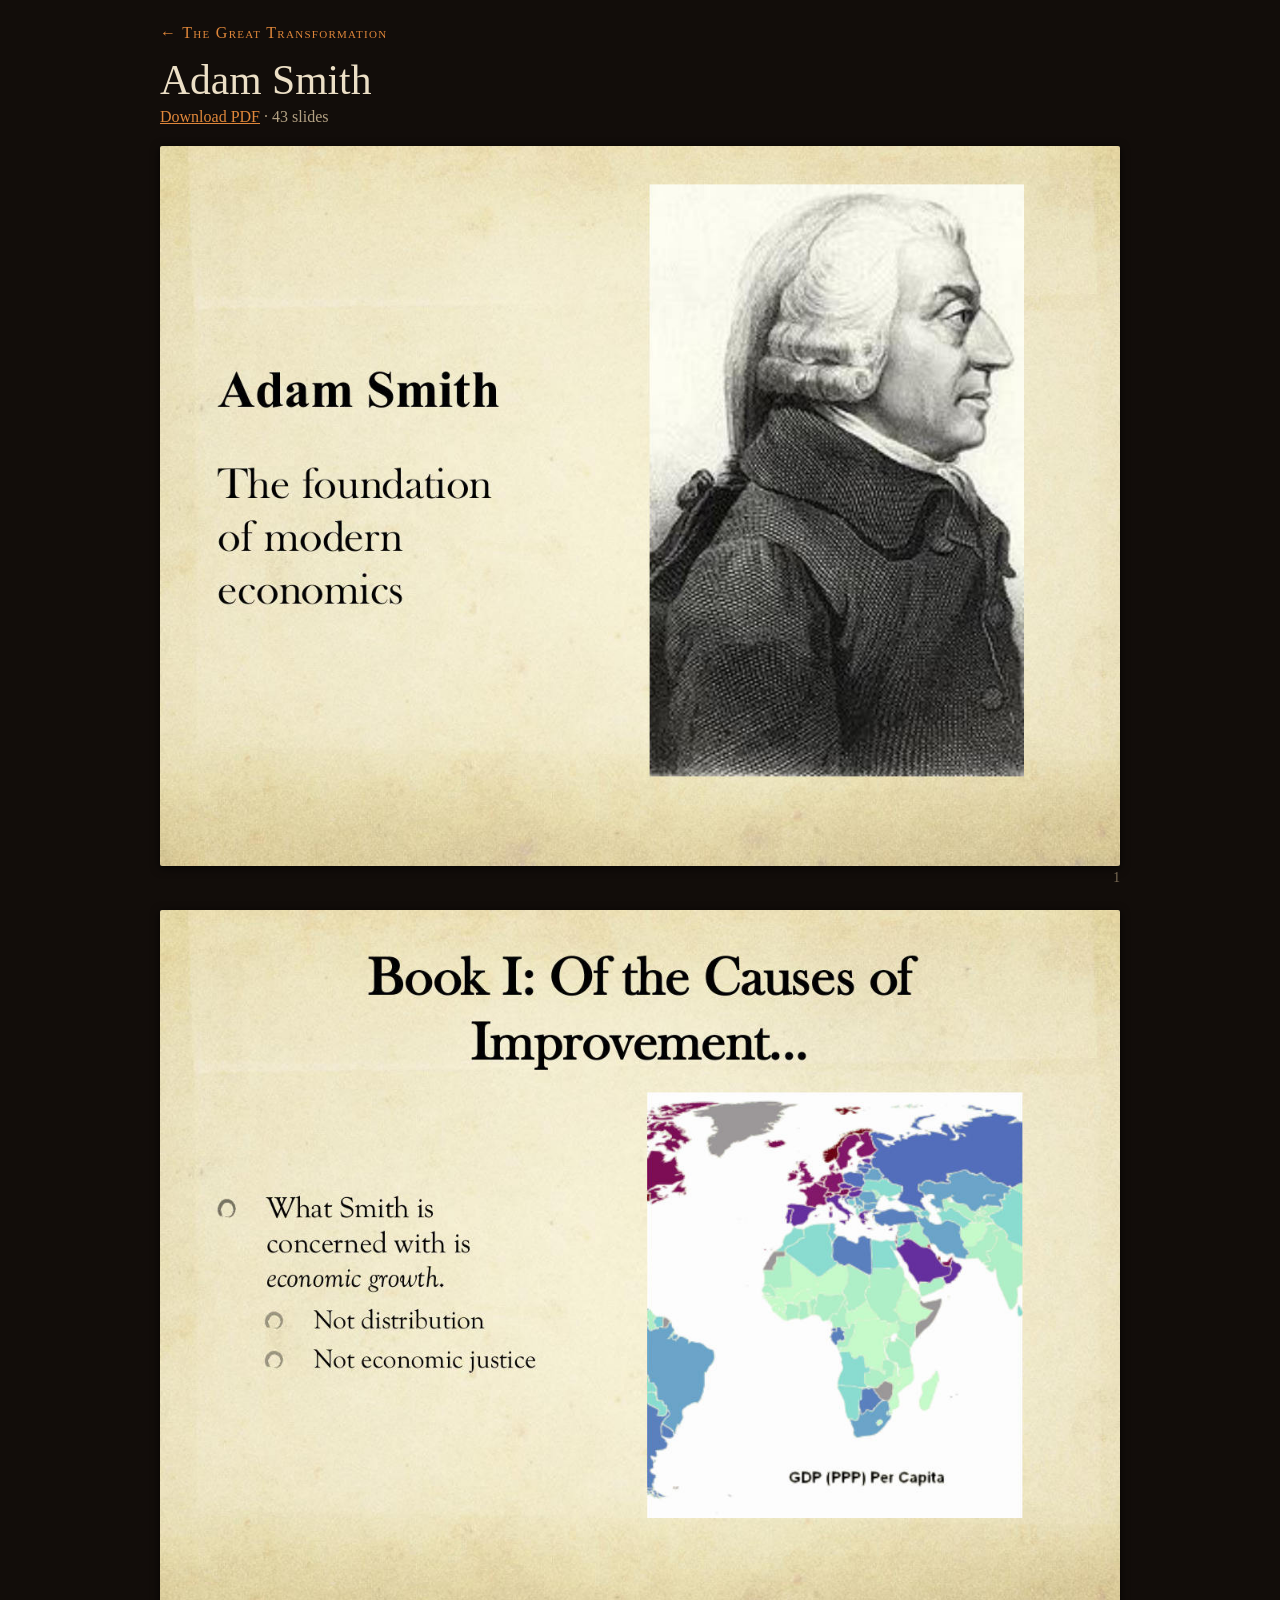
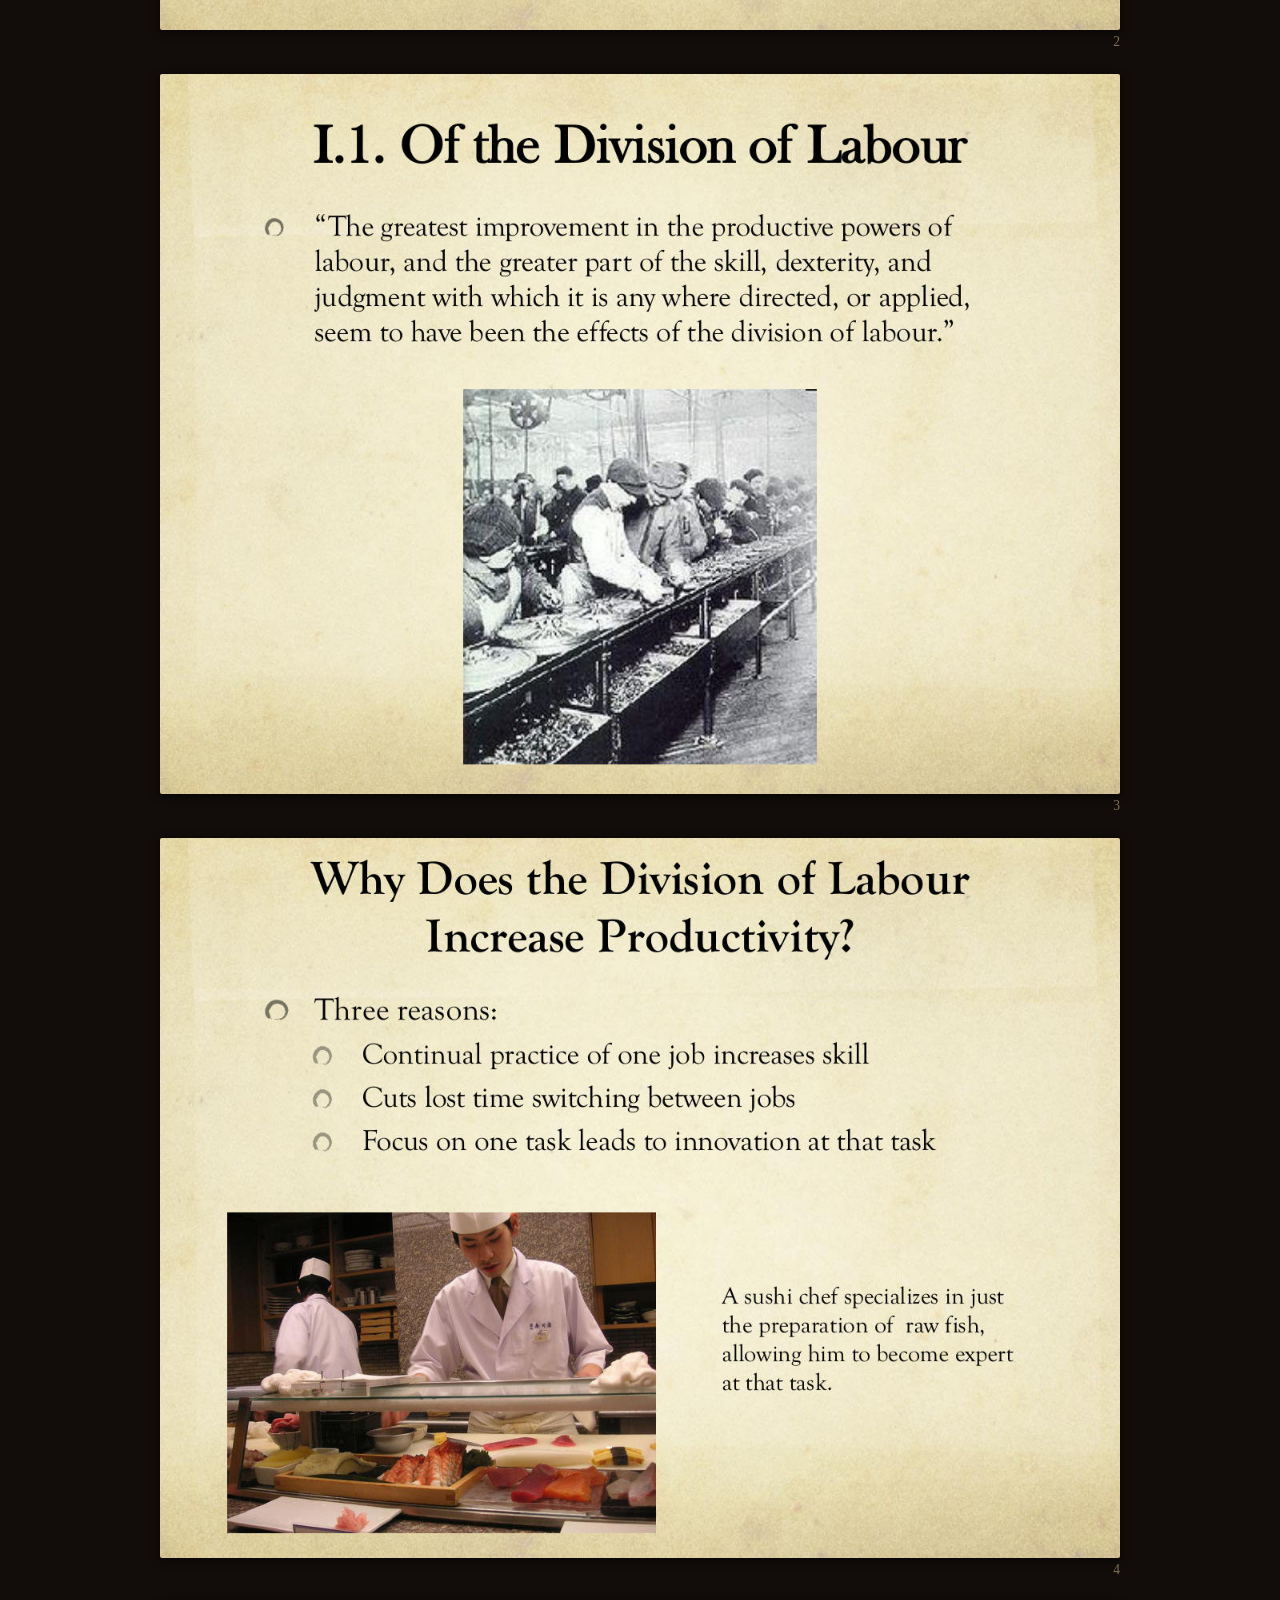
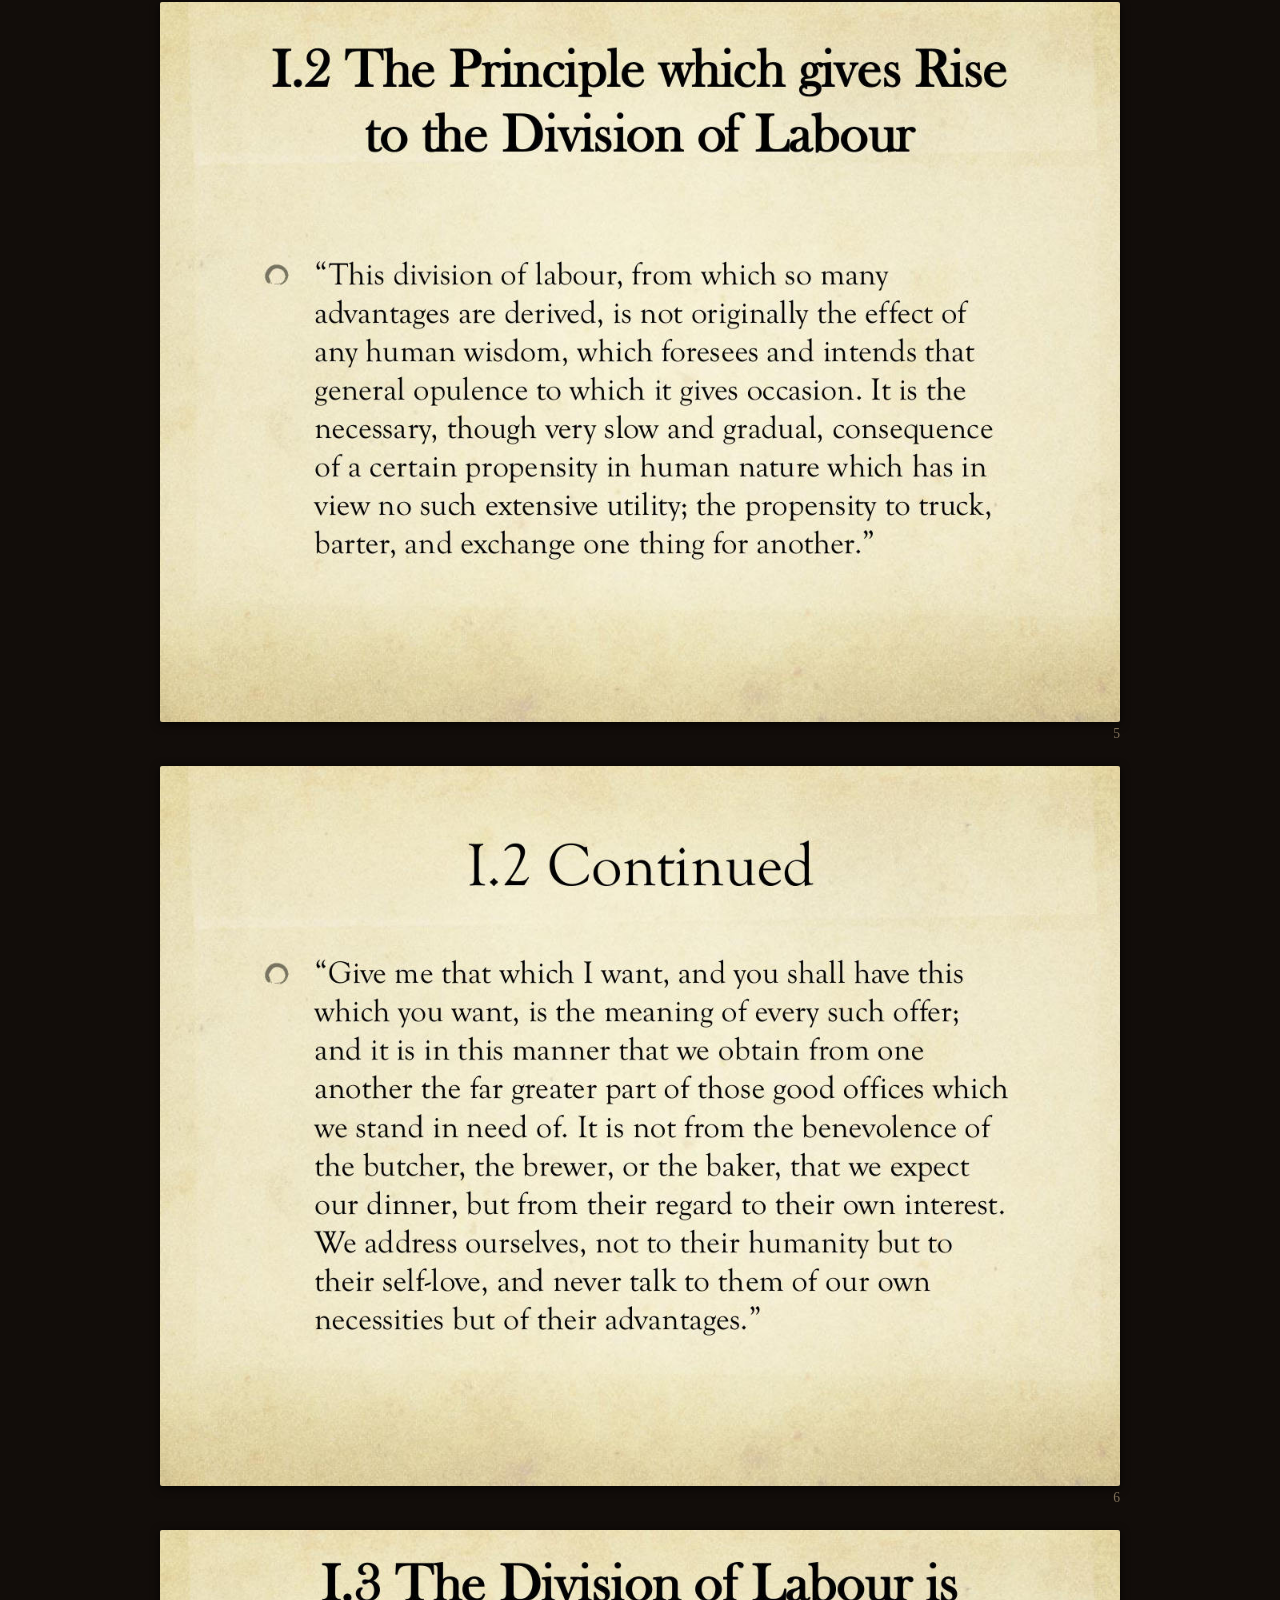
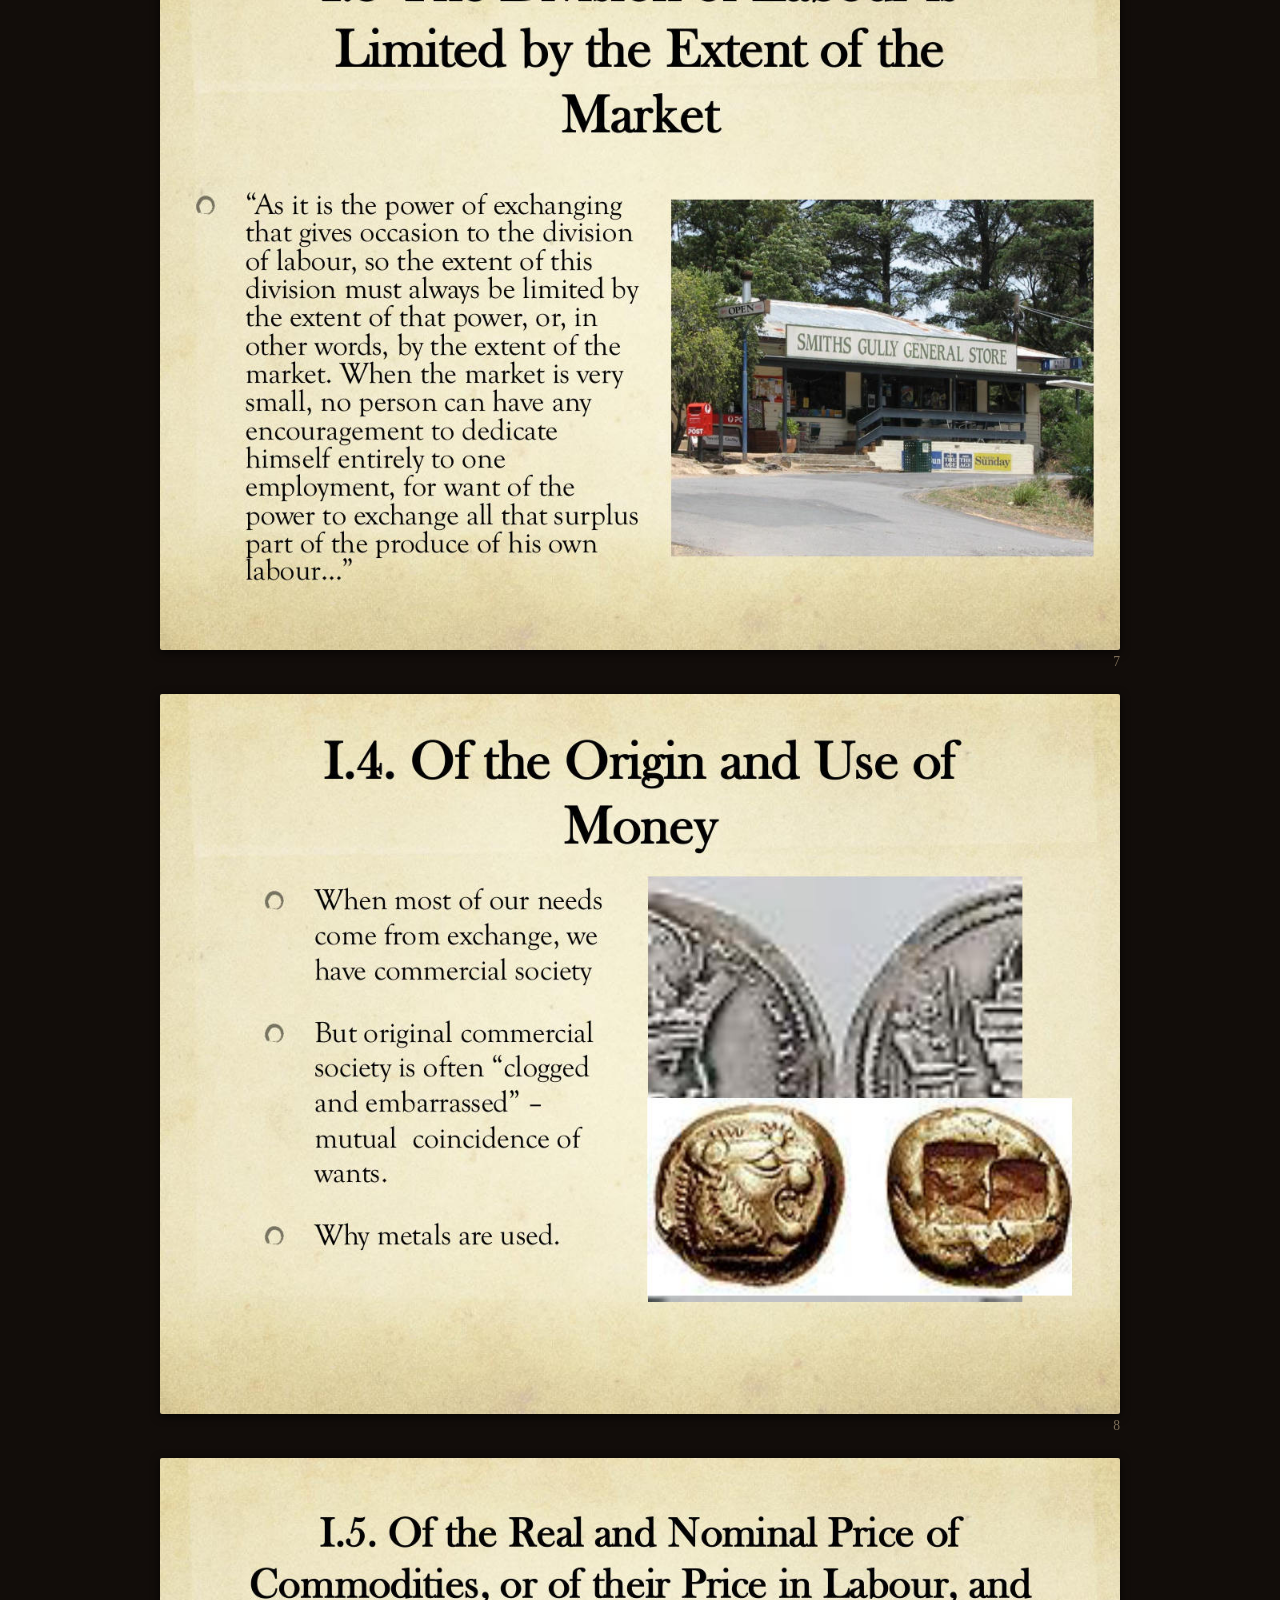
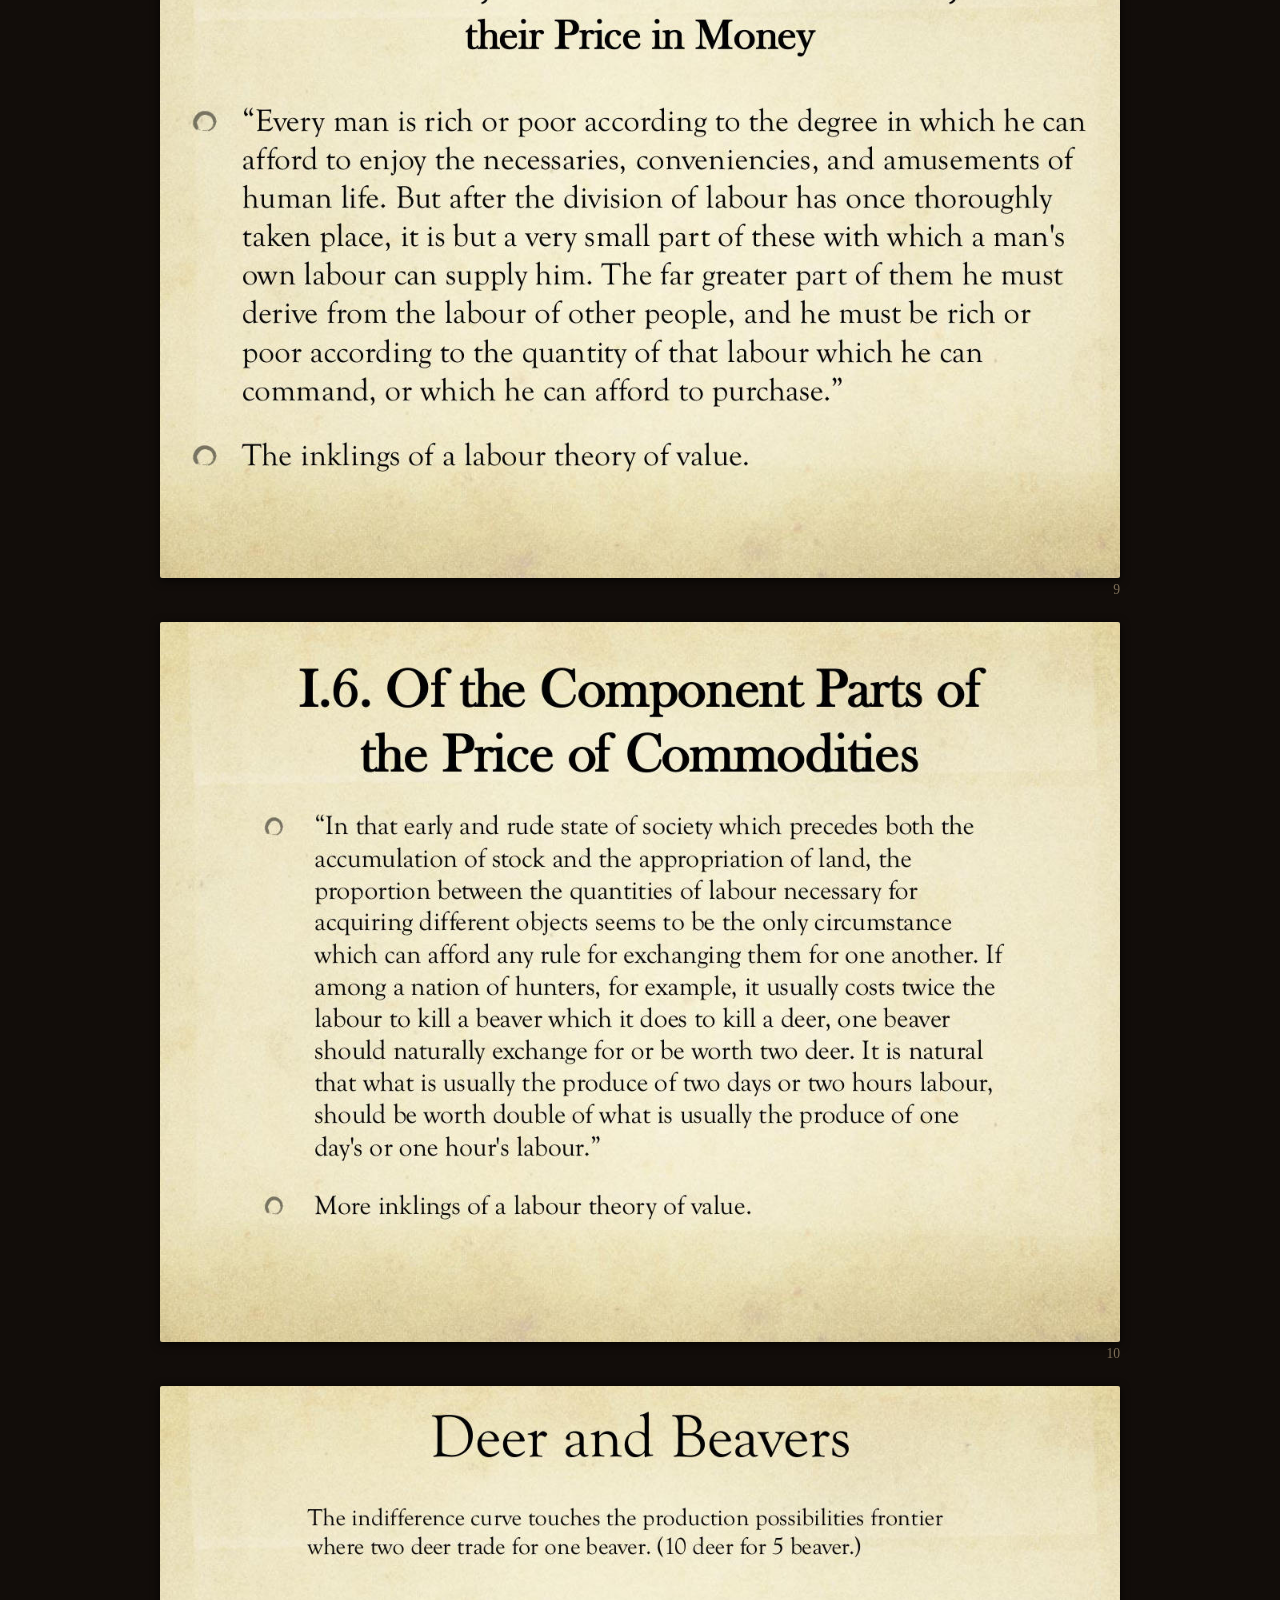
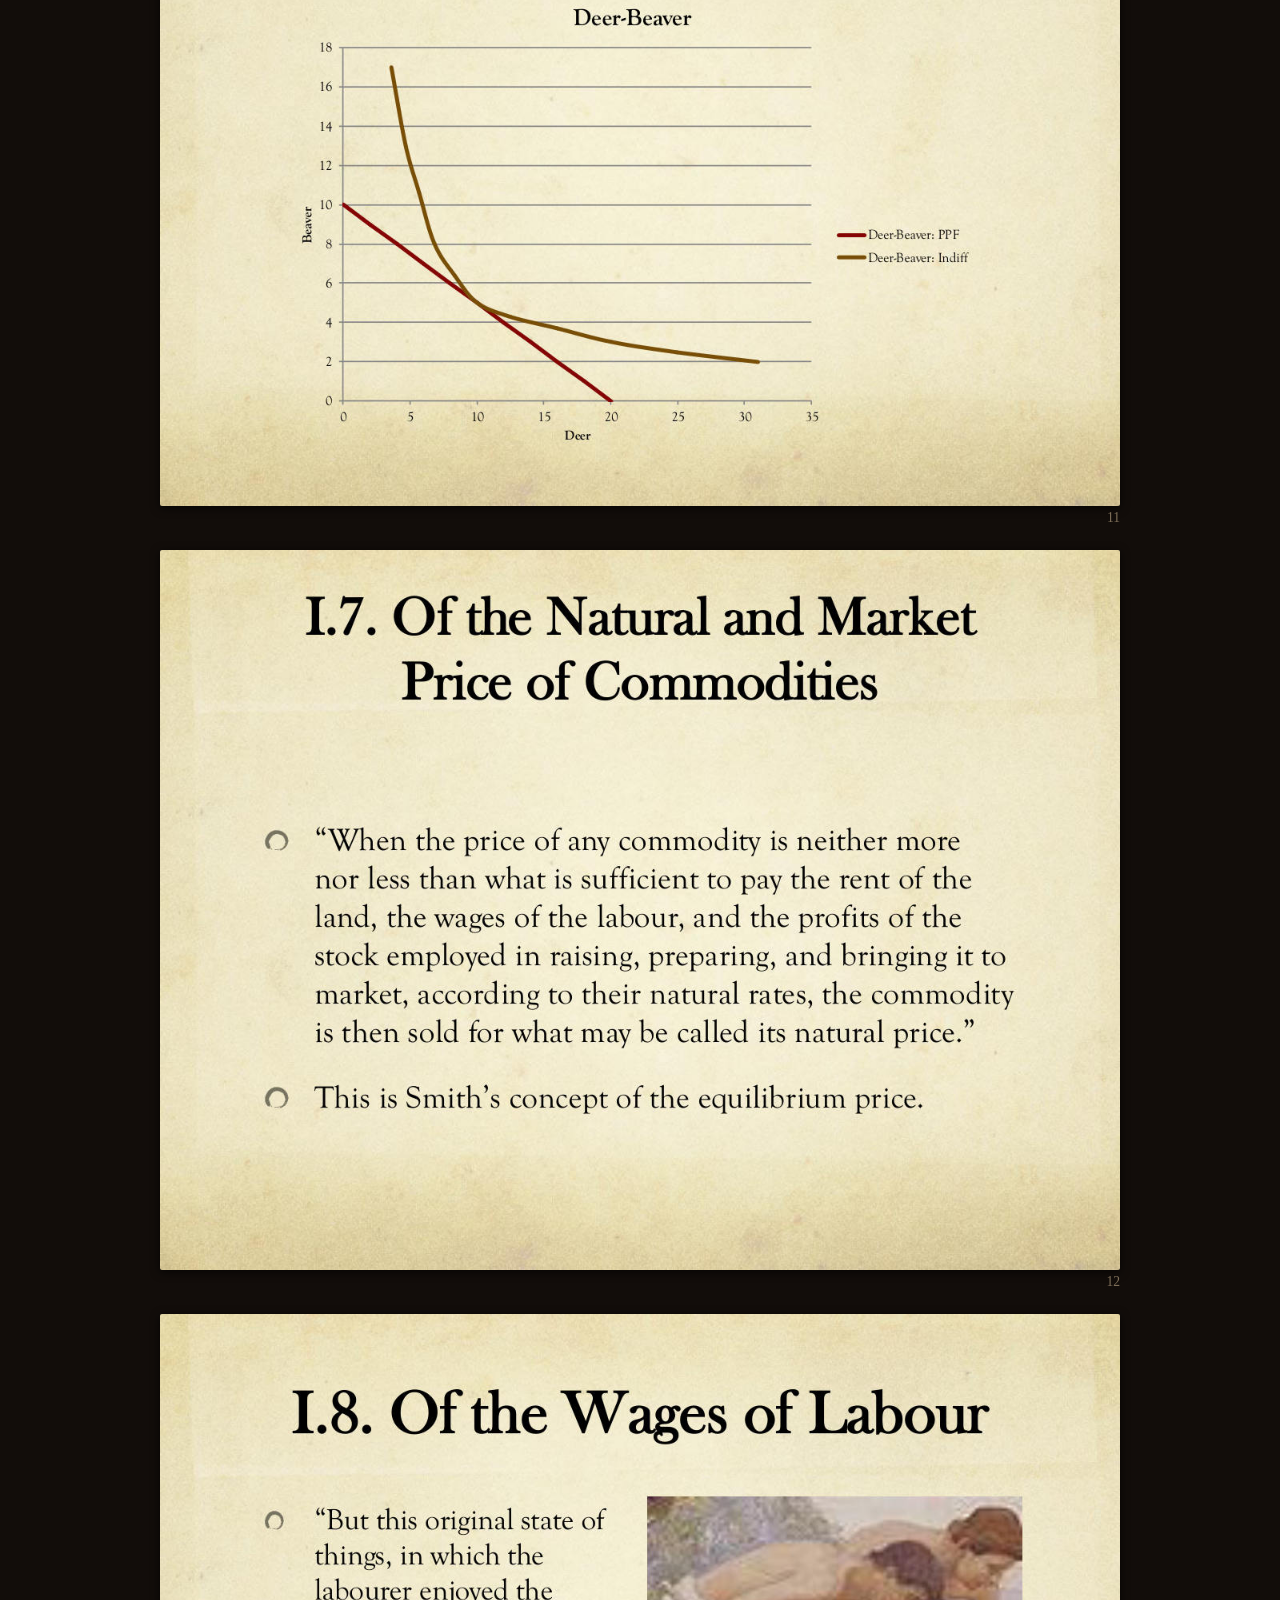
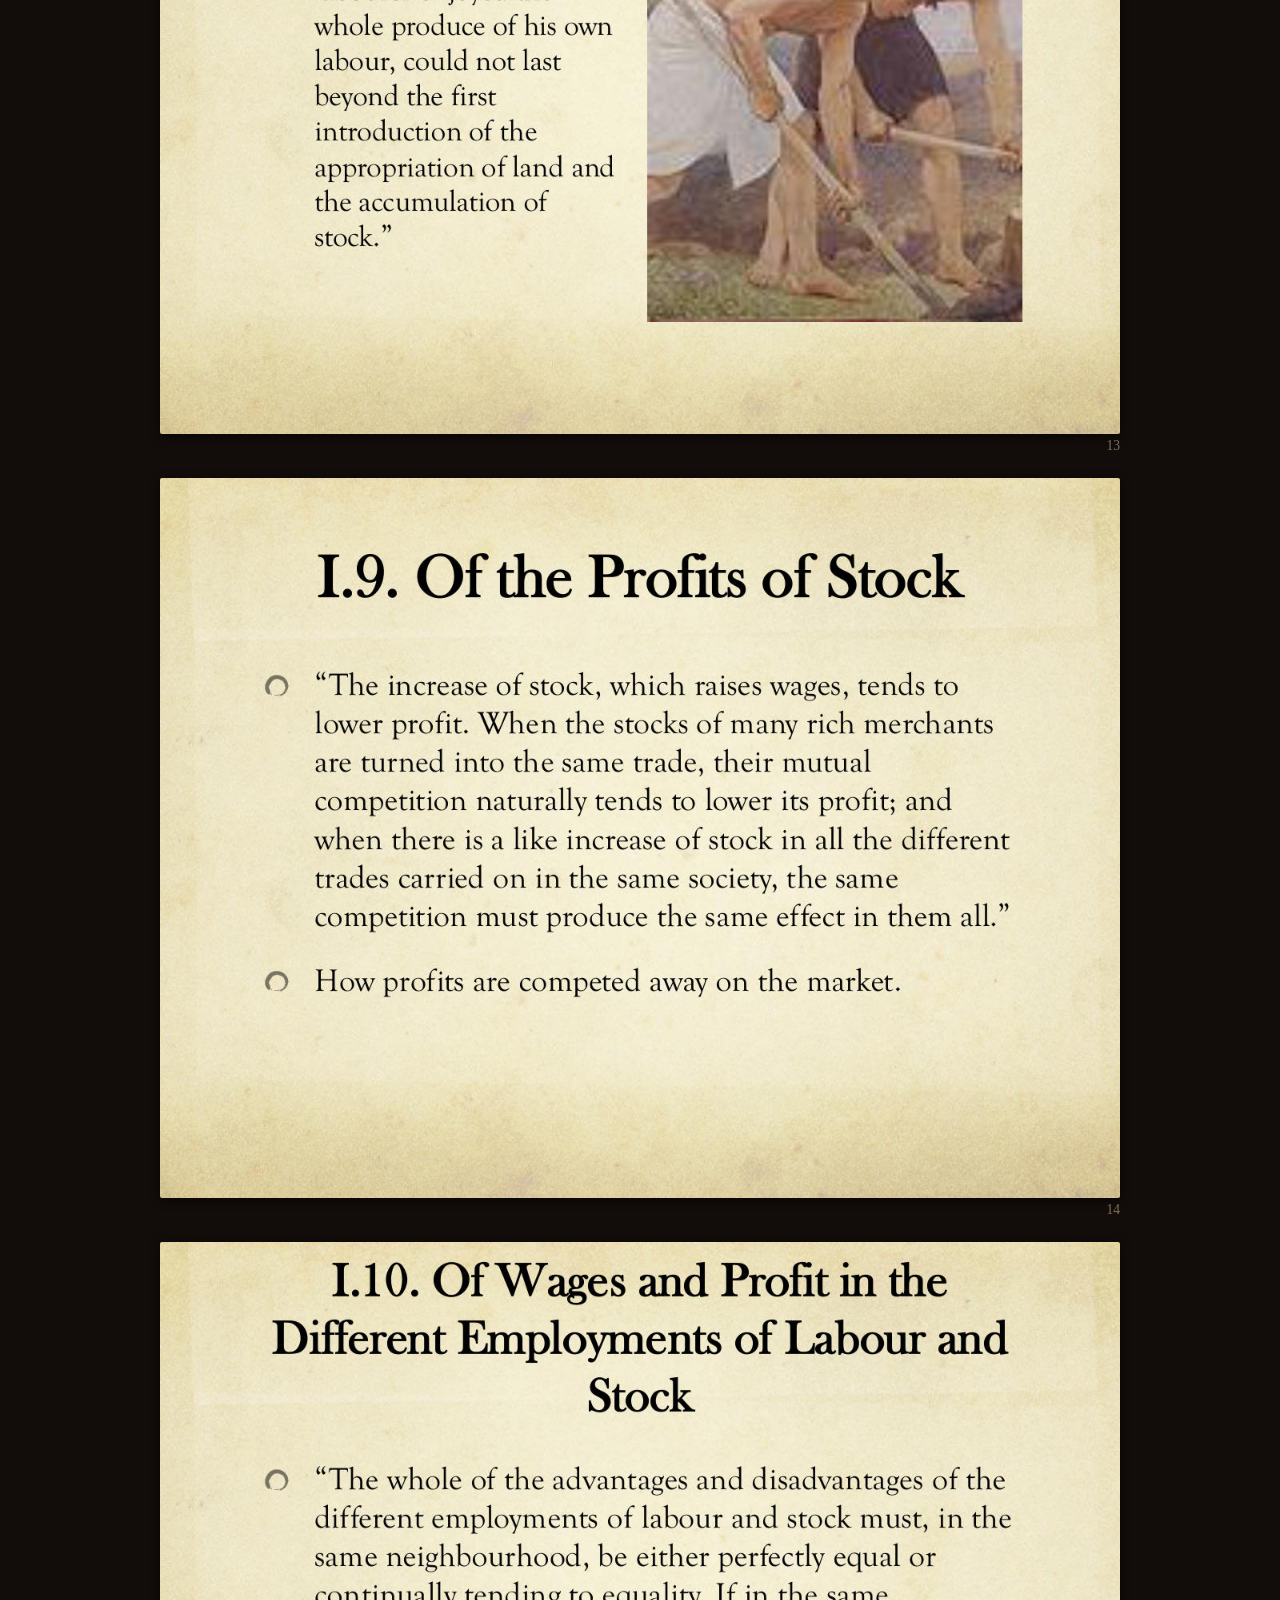
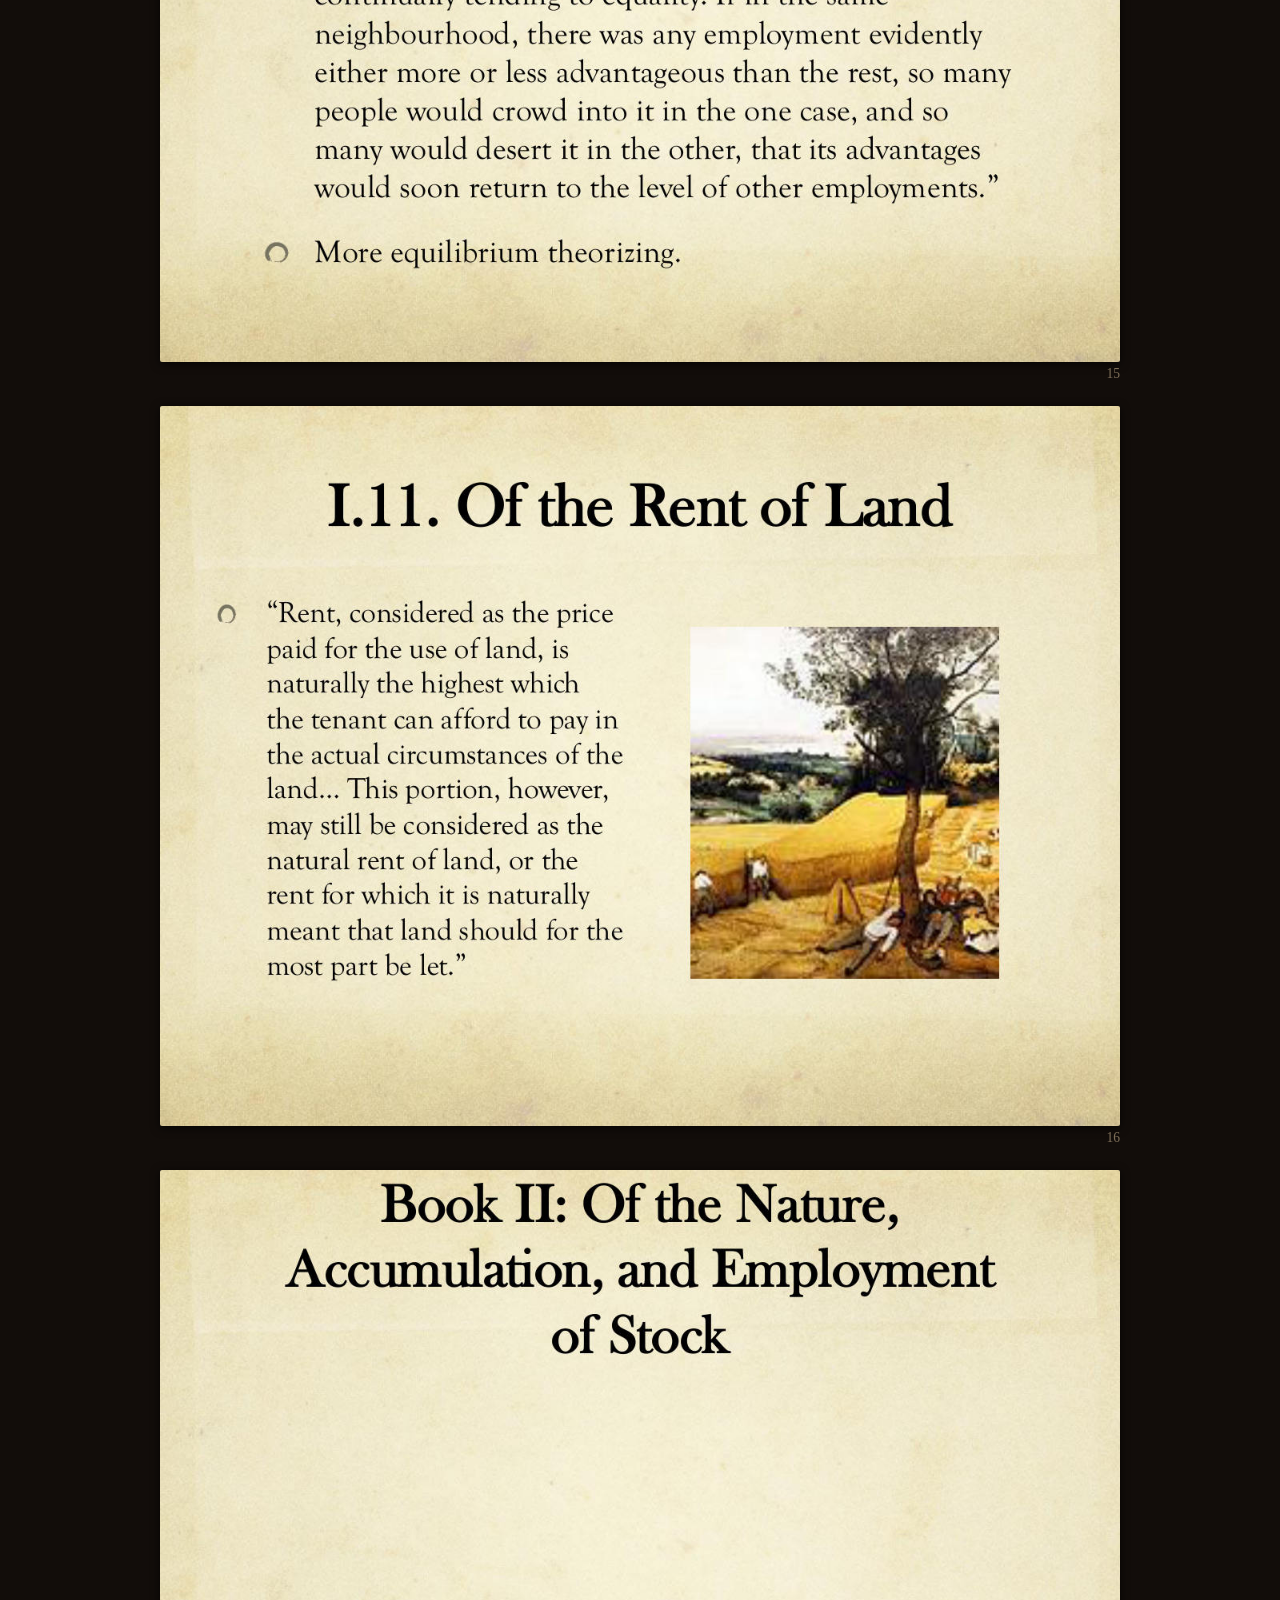
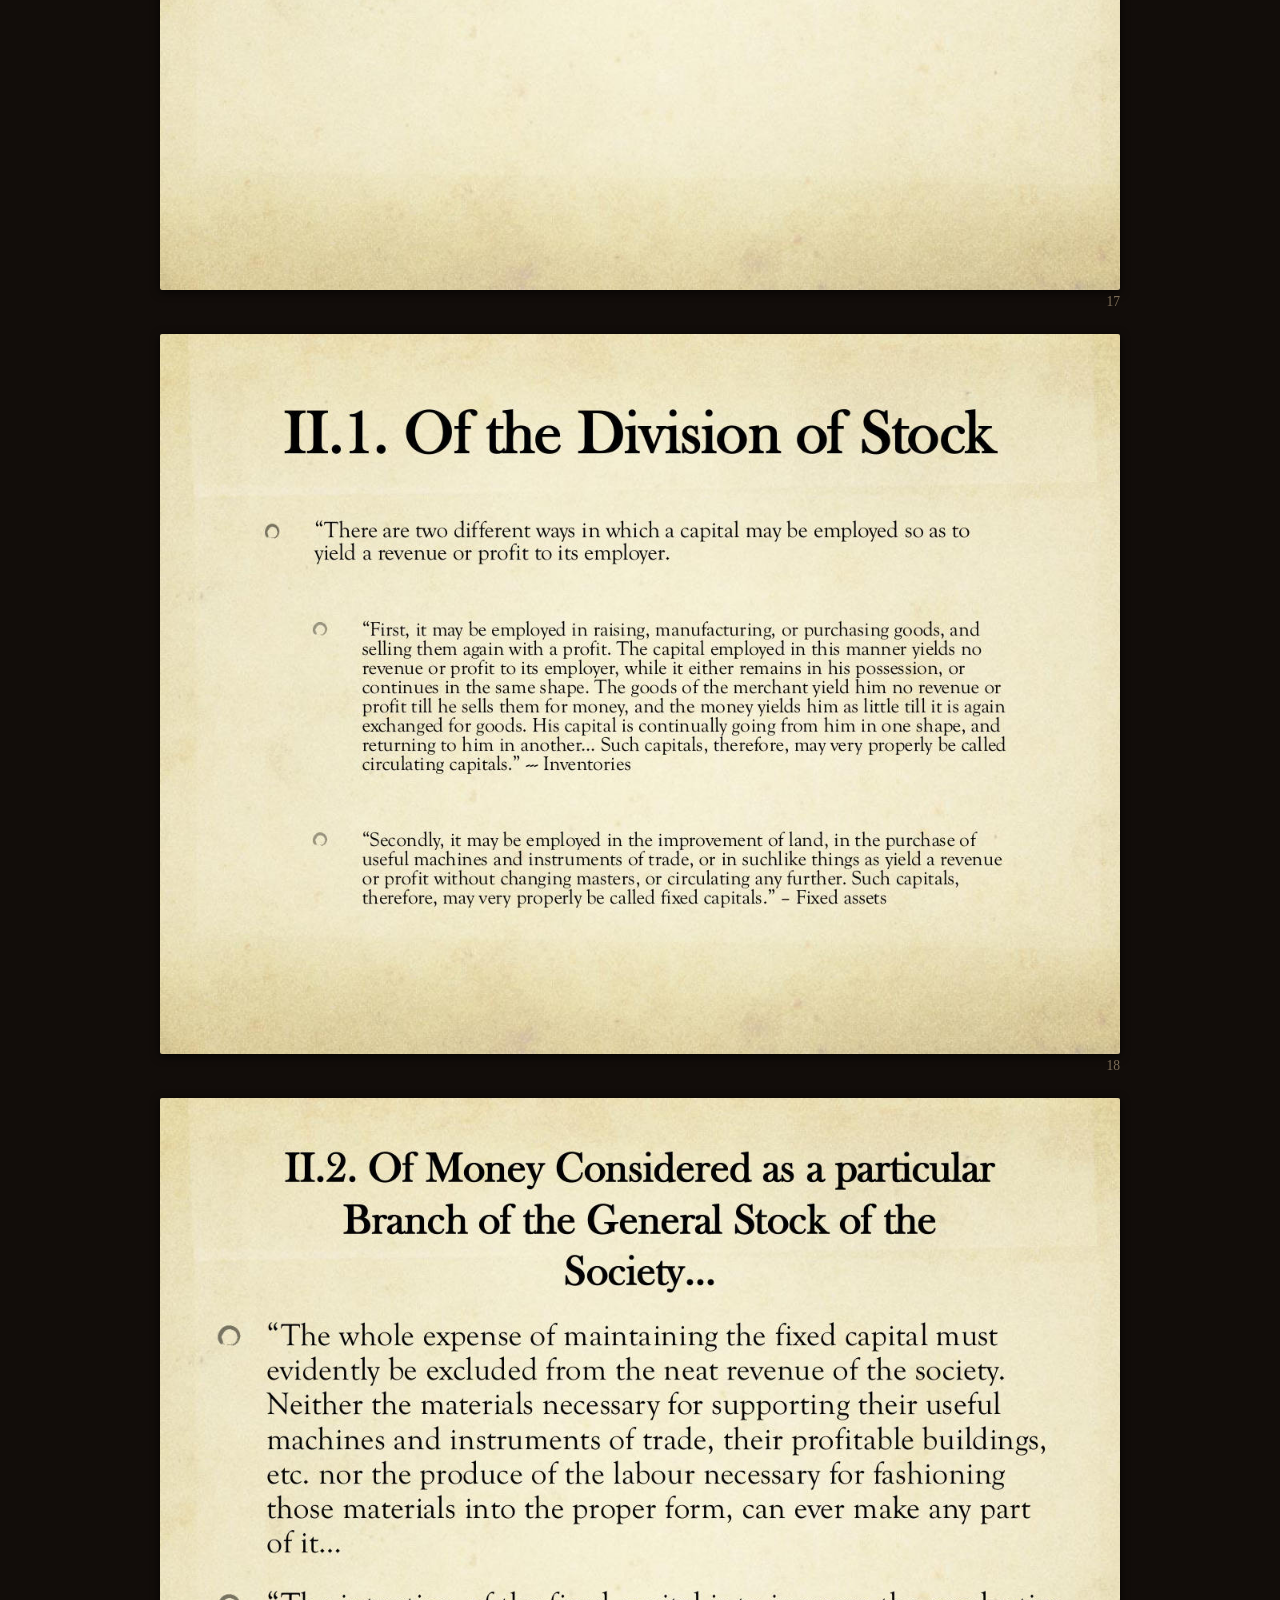
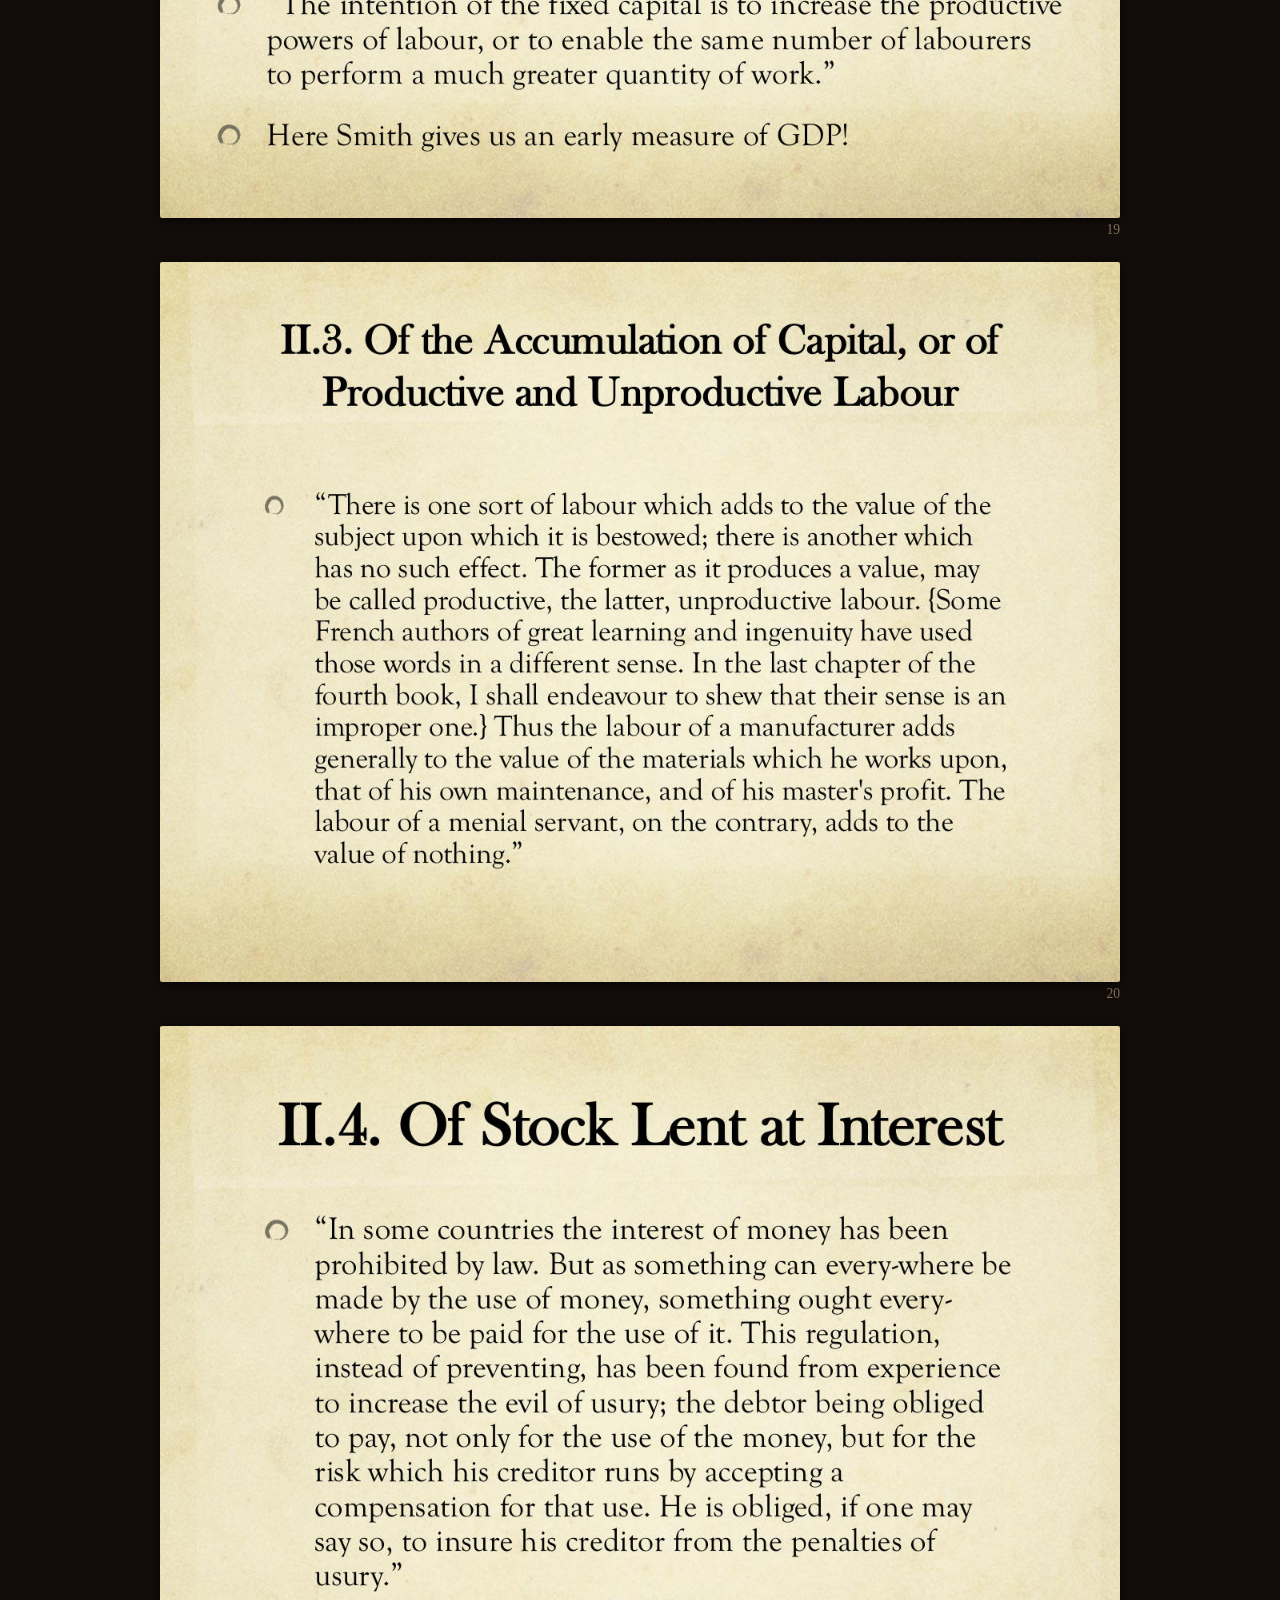
==== commit 7f6ecc18: "Add an index page in the style of an industrial-revolution night scene index.html lists the nine lec" ====
--- a/AdamSmith.html
+++ b/AdamSmith.html
@@ -8,6 +8,7 @@
 </head>
 <body>
   <header>
+    <p class="home"><a href="index.html">&larr; The Great Transformation</a></p>
     <h1>Adam Smith</h1>
     <p><a href="AdamSmith.pdf">Download PDF</a> &middot; 43 slides</p>
   </header>
--- a/slides.css
+++ b/slides.css
@@ -1,30 +1,48 @@
-/* Shared styles for the slide pages generated by utils/pdf2html.py. */
+/* Shared styles for the slide pages generated by utils/pdf2html.py, in the
+   palette of the index page (style.css): soot, parchment, and ember. */
 
 body {
   margin: 0;
-  background: #f4f1ea;
-  color: #222;
-  font-family: Georgia, "Times New Roman", serif;
+  background: #120d0a;
+  color: #ecdfc6;
+  font-family: "Iowan Old Style", "Palatino Linotype", Palatino,
+               "Book Antiqua", Georgia, serif;
 }
 
 header {
   max-width: 960px;
   margin: 0 auto;
-  padding: 2rem 1rem 1rem;
+  padding: 1.5rem 1rem 1.25rem;
+}
+
+.home {
+  margin: 0 0 1rem;
+  font-variant: small-caps;
+  letter-spacing: 0.08em;
+}
+
+.home a {
+  text-decoration: none;
 }
 
 h1 {
   margin: 0 0 0.25rem;
   font-weight: normal;
+  font-size: clamp(1.8rem, 5vw, 2.6rem);
+  line-height: 1.1;
 }
 
 header p {
   margin: 0;
-  color: #666;
+  color: #b3a183;
 }
 
 a {
-  color: #8b1a1a;
+  color: #e0873a;
+}
+
+a:hover {
+  color: #ffb070;
 }
 
 main {
@@ -41,7 +59,8 @@
   display: block;
   width: 100%;
   height: auto;
-  box-shadow: 0 1px 6px rgba(0, 0, 0, 0.25);
+  border-radius: 2px;
+  box-shadow: 0 2px 10px rgba(0, 0, 0, 0.7);
 }
 
 figcaption {
@@ -51,12 +70,6 @@
 }
 
 figcaption a {
-  color: #888;
+  color: #7d6e58;
   text-decoration: none;
 }
-
-@media (prefers-color-scheme: dark) {
-  body { background: #1d1d1d; color: #ddd; }
-  header p, figcaption a { color: #999; }
-  a { color: #e08a8a; }
-}
